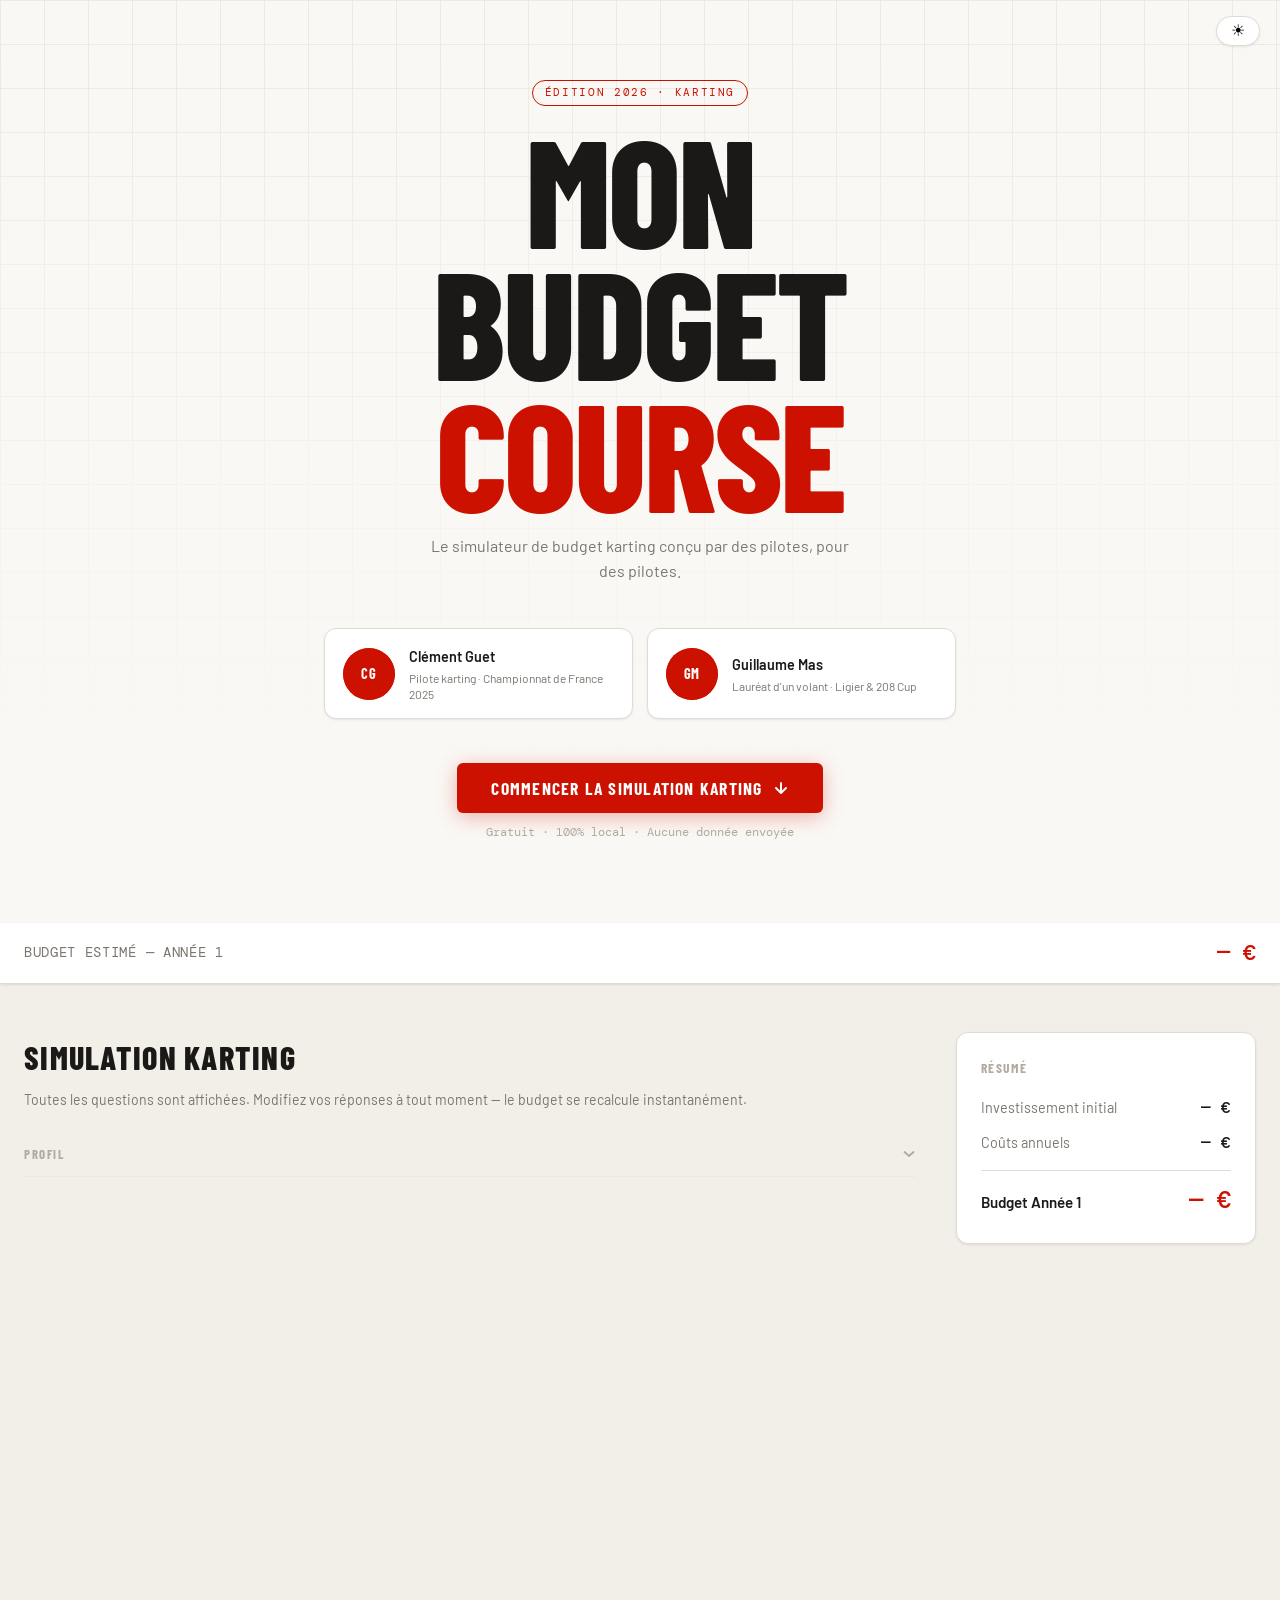
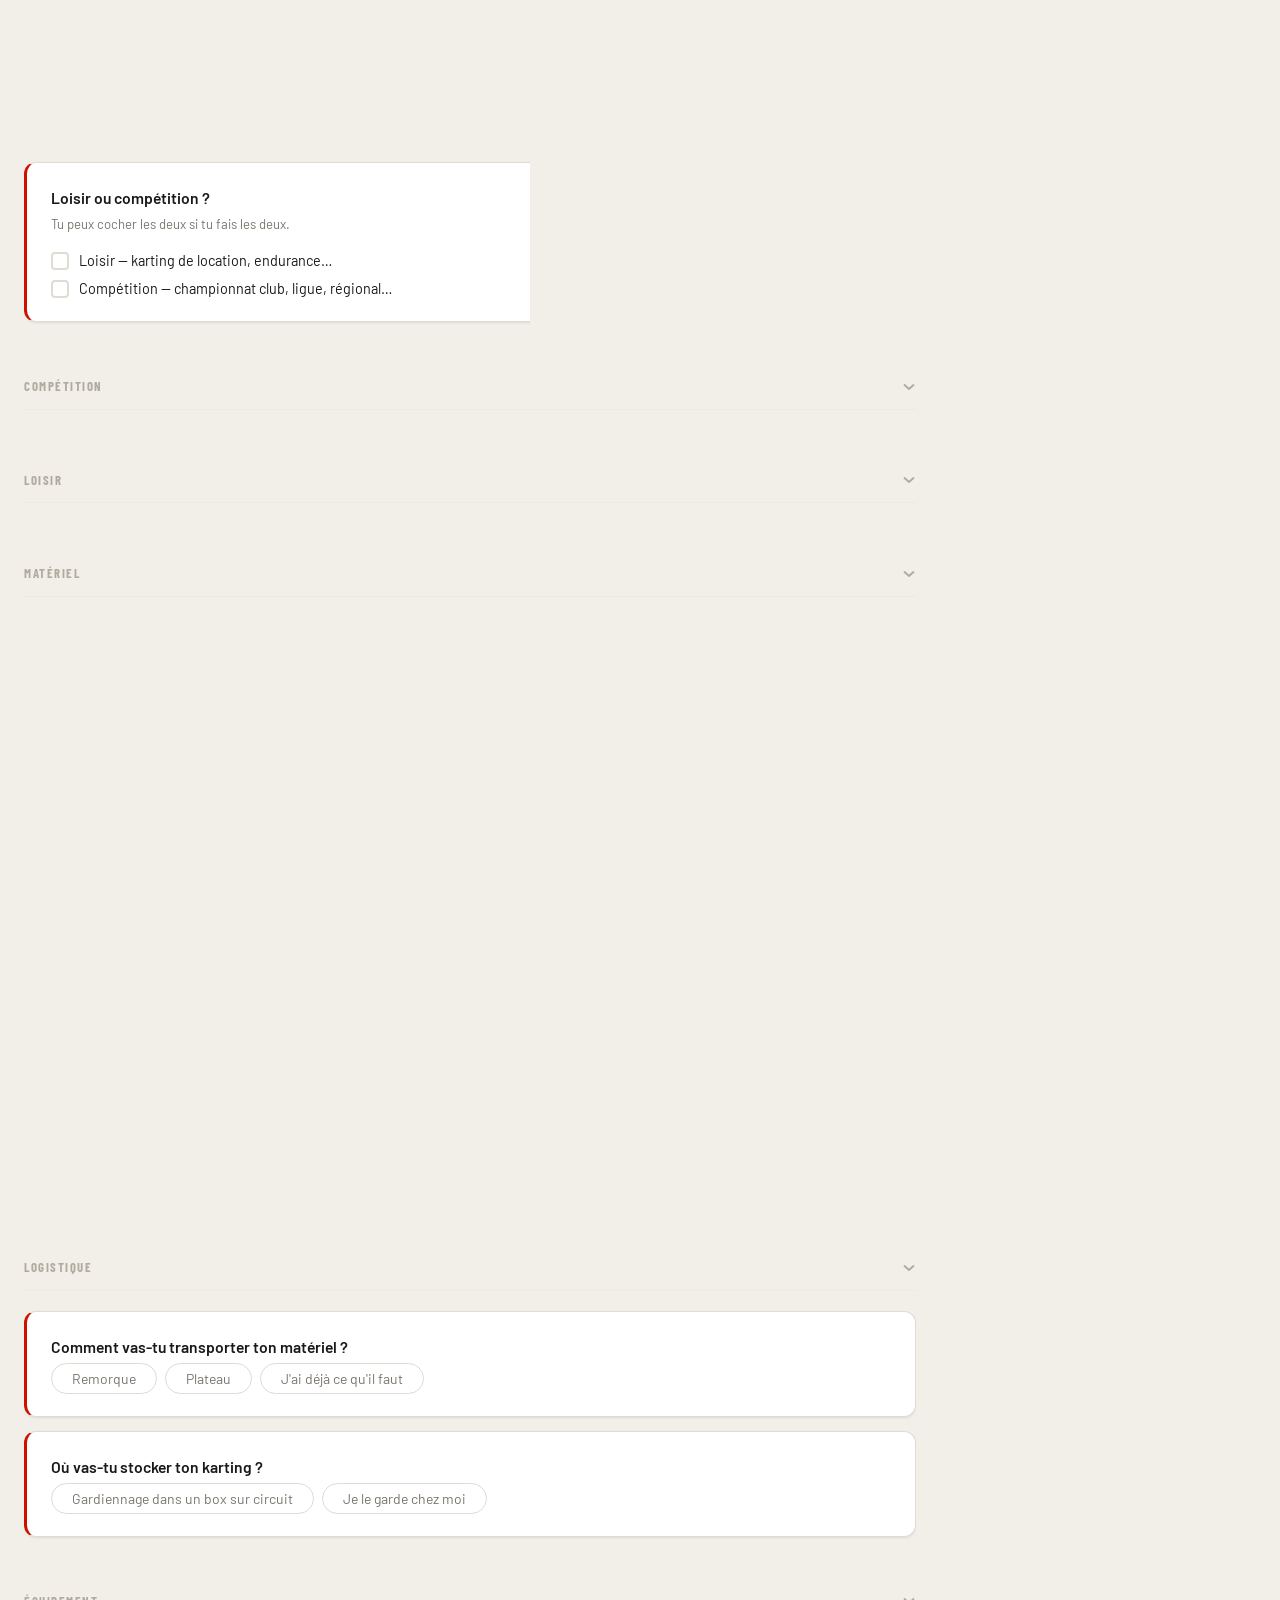
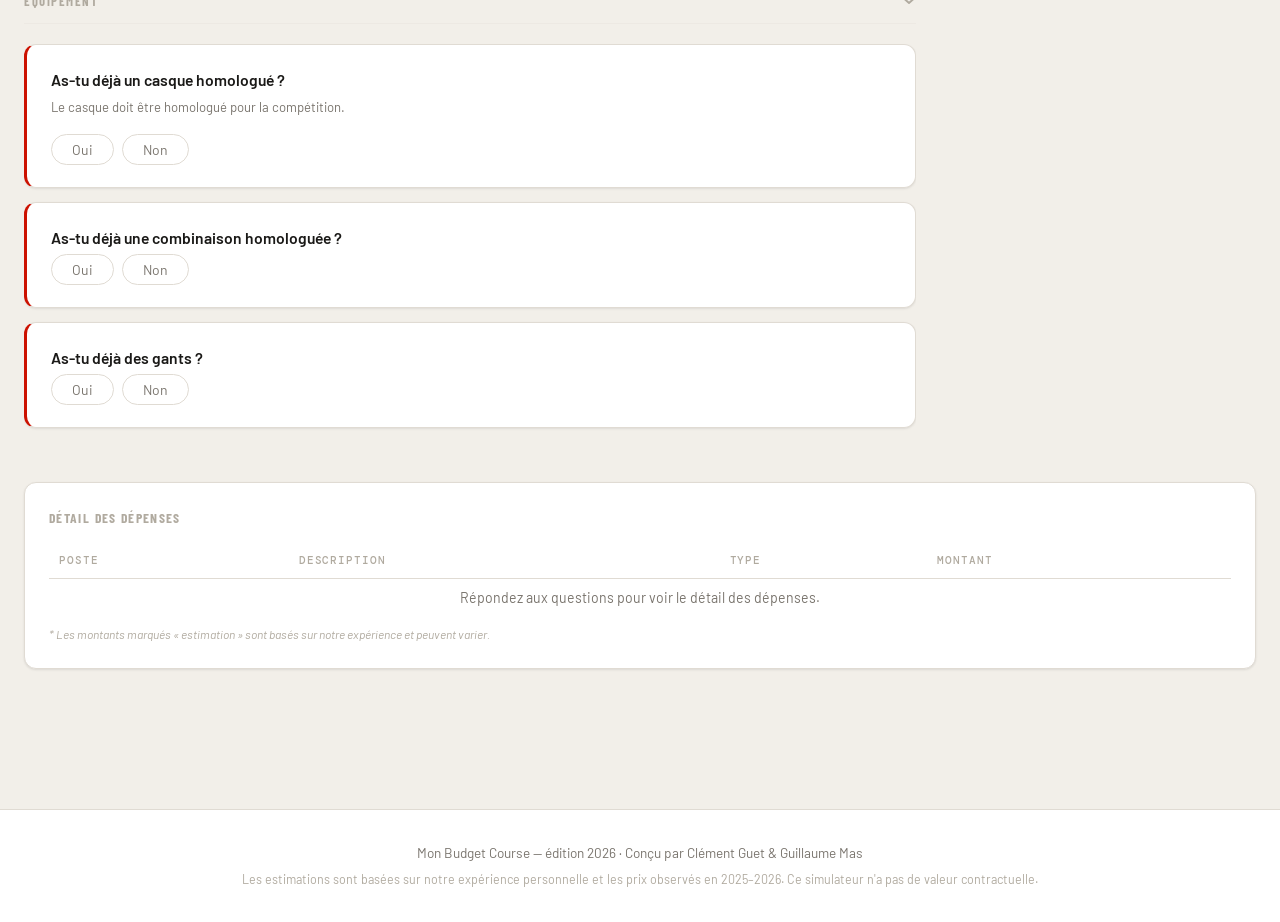
==== index.html @ ba6cd346 "initial commit" ====
<!DOCTYPE html>
<html lang="fr">
<head>
  <meta charset="UTF-8" />
  <meta name="viewport" content="width=device-width, initial-scale=1.0" />
  <title>Mon Budget Course — Simulateur karting</title>
  <meta name="description" content="Estimez votre budget karting compétition ou loisir. Un outil gratuit conçu par des pilotes." />
  <link rel="preconnect" href="https://fonts.googleapis.com" />
  <link rel="preconnect" href="https://fonts.gstatic.com" crossorigin />
  <link href="https://fonts.googleapis.com/css2?family=Barlow+Condensed:wght@600;700;800&family=Barlow:wght@400;500;600&family=DM+Mono:wght@400;500&display=swap" rel="stylesheet" />
  <link rel="stylesheet" href="style.css" />
  <!-- Données embarquées — aucun serveur requis -->
  <script src="data/data.js"></script>
</head>
<body>

  <!-- ═══════════════════════════════════════════════════════
       BOUTON DARK MODE
  ══════════════════════════════════════════════════════════ -->
  <button id="theme-toggle" aria-label="Basculer le thème sombre / clair" title="Thème sombre / clair">
    <span class="icon-sun">☀</span>
    <span class="icon-moon">☾</span>
  </button>

  <!-- ═══════════════════════════════════════════════════════
       SECTION 1 — LANDING
  ══════════════════════════════════════════════════════════ -->
  <section id="landing">

    <!-- Hero background image (place img/hero.jpg dans le dossier img/) -->
    <div class="landing-hero-bg">
      <img src="img/hero.jpg" alt="" onerror="this.parentElement.classList.add('no-img')" />
      <div class="landing-hero-overlay"></div>
    </div>

    <!-- Lignes de vitesse animées -->
    <div class="speed-lines" aria-hidden="true">
      <div class="sl sl-1"></div>
      <div class="sl sl-2"></div>
      <div class="sl sl-3"></div>
      <div class="sl sl-4"></div>
    </div>

    <div class="landing-content">

      <div class="landing-header">
        <span class="landing-tag">Édition 2026 · Karting</span>
        <h1>Mon Budget<br /><em>Course</em></h1>
        <p class="landing-subtitle">Le simulateur de budget karting conçu par des pilotes, pour des pilotes.</p>
      </div>

      <div class="landing-pilots">
        <div class="pilot-card">
          <div class="pilot-avatar">
            <img src="img/CG.jpg" alt="Clément Guet" onerror="this.style.display='none';this.nextElementSibling.style.display='flex'" />
            <div class="pilot-initial" style="display:none">CG</div>
          </div>
          <div class="pilot-info">
            <strong>Clément Guet</strong>
            <span>Pilote karting · Championnat de France 2025</span>
          </div>
        </div>
        <div class="pilot-card">
          <div class="pilot-avatar">
            <img src="img/GM.jpg" alt="Guillaume Mas" onerror="this.style.display='none';this.nextElementSibling.style.display='flex'" />
            <div class="pilot-initial" style="display:none">GM</div>
          </div>
          <div class="pilot-info">
            <strong>Guillaume Mas</strong>
            <span>Lauréat d'un volant · Ligier &amp; 208 Cup</span>
          </div>
        </div>
      </div>

      <div class="landing-cta">
        <button class="btn-primary" onclick="document.getElementById('simulator').scrollIntoView({behavior:'smooth'})">
          Commencer la simulation karting
          <svg width="16" height="16" viewBox="0 0 16 16" fill="none" aria-hidden="true">
            <path d="M8 3v10M3 8l5 5 5-5" stroke="currentColor" stroke-width="2" stroke-linecap="round" stroke-linejoin="round"/>
          </svg>
        </button>
        <p class="cta-note">Gratuit · 100% local · Aucune donnée envoyée</p>
      </div>

    </div>
  </section>

  <!-- ═══════════════════════════════════════════════════════
       SECTION 2 — SIMULATEUR
  ══════════════════════════════════════════════════════════ -->
  <section id="simulator">

    <!-- Barre sticky avec budget en direct -->
    <div id="budget-bar">
      <div class="budget-bar-inner">
        <span class="budget-bar-label">Budget estimé — Année 1</span>
        <span id="budget-bar-amount" class="budget-bar-amount">— €</span>
      </div>
    </div>

    <div class="simulator-layout">

      <!-- Colonne questions -->
      <div class="simulator-questions">
        <div class="sim-header">
          <h2>Simulation karting</h2>
          <p class="sim-hint">Toutes les questions sont affichées. Modifiez vos réponses à tout moment — le budget se recalcule instantanément.</p>
        </div>
        <div id="questions-panel">
          <!-- Questions générées par app.js -->
          <div class="questions-loading">Chargement des questions…</div>
        </div>
      </div>

      <!-- Colonne résultats -->
      <div class="simulator-results">

        <!-- Totaux -->
        <div id="totals-panel" class="results-section results-totals">
          <h3 class="results-title">Résumé</h3>
          <div class="totals-grid">
            <div class="total-row">
              <span class="total-row-label">Investissement initial</span>
              <span class="total-row-amount" id="total-invest">— €</span>
            </div>
            <div class="total-row">
              <span class="total-row-label">Coûts annuels</span>
              <span class="total-row-amount" id="total-annual">— €</span>
            </div>
            <div class="total-row total-row--grand">
              <span class="total-row-label">Budget Année 1</span>
              <span class="total-row-amount" id="total-grand">— €</span>
            </div>
          </div>
        </div>


      </div>
    </div>

    <!-- Tableau pleine largeur -->
    <div class="detail-fullwidth">
      <div class="detail-fullwidth-inner">
        <div id="detail-section" class="results-section">
          <h3 class="results-title">Détail des dépenses</h3>
          <div class="detail-table-wrapper">
            <table id="detail-table">
              <thead>
                <tr>
                  <th>Poste</th>
                  <th>Description</th>
                  <th class="col-type">Type</th>
                  <th class="col-amount">Montant</th>
                </tr>
              </thead>
              <tbody id="detail-tbody">
                <tr class="table-empty">
                  <td colspan="4">Répondez aux questions pour voir le détail des dépenses.</td>
                </tr>
              </tbody>
            </table>
          </div>
          <p class="table-note">* Les montants marqués « estimation » sont basés sur notre expérience et peuvent varier.</p>
        </div>
      </div>
    </div>

  </section>

  <!-- ═══════════════════════════════════════════════════════
       FOOTER
  ══════════════════════════════════════════════════════════ -->
  <footer id="site-footer">
    <p>Mon Budget Course — édition 2026 · Conçu par Clément Guet &amp; Guillaume Mas</p>
    <p class="footer-note">Les estimations sont basées sur notre expérience personnelle et les prix observés en 2025–2026. Ce simulateur n'a pas de valeur contractuelle.</p>
  </footer>

  <!-- Tooltip global -->
  <div id="tooltip" hidden role="tooltip"></div>

  <script src="app.js"></script>
</body>
</html>
---- style.css ----
/* ============================================================
   Mon Budget Course — style.css
   Thème clair par défaut + toggle dark via body.dark
   Polices : Barlow Condensed (titres) · Barlow (corps) · DM Mono (chiffres)
   ============================================================ */

/* ── Variables ─────────────────────────────────────────────── */
:root {
  --bg:           #FAF8F4;
  --bg-alt:       #F2EFE9;
  --surface:      #FFFFFF;
  --surface-2:    #F7F4F0;
  --border:       #E0DBD3;
  --border-light: #EDE9E3;

  --accent:       #CC1100;
  --accent-dim:   #991000;
  --accent-light: #FFF0EE;

  --text:         #1A1917;
  --text-muted:   #7A756E;
  --text-faint:   #B0AA9F;

  --font-display: 'Barlow Condensed', sans-serif;
  --font-body:    'Barlow', sans-serif;
  --font-mono:    'DM Mono', monospace;

  --radius:       6px;
  --radius-lg:    12px;
  --shadow-sm:    0 1px 3px rgba(0,0,0,.06), 0 1px 2px rgba(0,0,0,.04);
  --shadow-md:    0 4px 16px rgba(0,0,0,.08);

  --transition:   220ms cubic-bezier(0.4, 0, 0.2, 1);
}

body.dark {
  --bg:           #0F0F0E;
  --bg-alt:       #171714;
  --surface:      #1C1B18;
  --surface-2:    #242320;
  --border:       #2E2C28;
  --border-light: #262420;

  --accent:       #E8230F;
  --accent-dim:   #CC1100;
  --accent-light: #2A0B08;

  --text:         #F0ECE4;
  --text-muted:   #908A80;
  --text-faint:   #504C46;

  --shadow-sm:    0 1px 3px rgba(0,0,0,.3);
  --shadow-md:    0 4px 20px rgba(0,0,0,.4);
}

/* ── Reset & base ───────────────────────────────────────────── */
*, *::before, *::after {
  box-sizing: border-box;
  margin: 0;
  padding: 0;
}

html {
  scroll-behavior: smooth;
  font-size: 16px;
}

body {
  font-family: var(--font-body);
  background: var(--bg);
  color: var(--text);
  line-height: 1.6;
  transition: background var(--transition), color var(--transition);
  -webkit-font-smoothing: antialiased;
}

/* ── Theme toggle ───────────────────────────────────────────── */
#theme-toggle {
  position: fixed;
  top: 16px;
  right: 20px;
  z-index: 200;
  background: var(--surface);
  border: 1px solid var(--border);
  border-radius: 99px;
  padding: 6px 14px;
  cursor: pointer;
  font-size: 16px;
  line-height: 1;
  box-shadow: var(--shadow-sm);
  transition: background var(--transition), border-color var(--transition), box-shadow var(--transition);
  display: flex;
  align-items: center;
  gap: 4px;
}

#theme-toggle:hover {
  box-shadow: var(--shadow-md);
}

body:not(.dark) .icon-moon,
body.dark .icon-sun {
  display: none;
}

/* ═══════════════════════════════════════════════════════════
   LANDING
═══════════════════════════════════════════════════════════ */
#landing {
  position: relative;
  min-height: 100vh;
  display: flex;
  align-items: center;
  justify-content: center;
  overflow: hidden;
  background: var(--bg);
}

/* ── Hero bg ──────────────────────────────────────────────── */
.landing-hero-bg {
  position: absolute;
  inset: 0;
  overflow: hidden;
}

.landing-hero-bg img {
  width: 100%;
  height: 100%;
  object-fit: cover;
  opacity: 0.16;
  filter: saturate(0.5);
}

body.dark .landing-hero-bg img {
  opacity: 0.28;
  filter: saturate(0.4) brightness(0.7);
}

.landing-hero-bg.no-img img { display: none; }

.landing-hero-bg.no-img::before {
  content: '';
  position: absolute;
  inset: 0;
  background-image:
    linear-gradient(var(--border) 1px, transparent 1px),
    linear-gradient(90deg, var(--border) 1px, transparent 1px);
  background-size: 44px 44px;
  opacity: 0.5;
}

.landing-hero-overlay {
  position: absolute;
  inset: 0;
  background: linear-gradient(to bottom, transparent 0%, var(--bg) 82%);
}

/* ── Speed lines ──────────────────────────────────────────── */
.speed-lines {
  position: absolute;
  inset: 0;
  pointer-events: none;
  overflow: hidden;
}

.sl {
  position: absolute;
  height: 1.5px;
  background: linear-gradient(90deg, transparent, var(--accent), transparent);
  border-radius: 1px;
  opacity: 0;
  animation: speedLine var(--sl-dur, 2.2s) var(--sl-delay, 0s) ease-in-out infinite;
}

.sl-1 { top: 20%; width: 100px; --sl-dur: 2.2s; --sl-delay: 0s;    left: 0; }
.sl-2 { top: 37%; width: 160px; --sl-dur: 1.9s; --sl-delay: 0.65s; left: 0; }
.sl-3 { top: 63%; width: 80px;  --sl-dur: 2.6s; --sl-delay: 1.2s;  left: 0; }
.sl-4 { top: 80%; width: 130px; --sl-dur: 2.0s; --sl-delay: 0.35s; left: 0; }

@keyframes speedLine {
  0%   { transform: translateX(-180px); opacity: 0; }
  12%  { opacity: 0.28; }
  75%  { opacity: 0.08; }
  100% { transform: translateX(110vw);  opacity: 0; }
}

/* ── Landing content ──────────────────────────────────────── */
.landing-content {
  position: relative;
  z-index: 1;
  display: flex;
  flex-direction: column;
  align-items: center;
  gap: 44px;
  padding: 80px 24px;
  max-width: 680px;
  width: 100%;
  text-align: center;
}

/* ── Header landing ───────────────────────────────────────── */
.landing-header {
  display: flex;
  flex-direction: column;
  align-items: center;
  gap: 16px;
  animation: fadeUp 0.6s ease both;
}

.landing-tag {
  display: inline-block;
  font-family: var(--font-mono);
  font-size: 11px;
  text-transform: uppercase;
  letter-spacing: 0.15em;
  color: var(--accent);
  border: 1px solid var(--accent);
  border-radius: 99px;
  padding: 3px 12px;
}

.landing-header h1 {
  font-family: var(--font-display);
  font-size: clamp(4rem, 12vw, 9.5rem);
  font-weight: 800;
  line-height: 0.87;
  letter-spacing: -0.02em;
  color: var(--text);
  text-transform: uppercase;
}

.landing-header h1 em {
  font-style: normal;
  color: var(--accent);
  display: block;
}

.landing-subtitle {
  font-size: 1rem;
  color: var(--text-muted);
  max-width: 420px;
  line-height: 1.55;
}

/* ── Pilot cards ──────────────────────────────────────────── */
.landing-pilots {
  display: grid;
  grid-template-columns: repeat(2, 1fr);
  gap: 14px;
  width: 100%;
  animation: fadeUp 0.6s 0.12s ease both;
}

.pilot-card {
  background: var(--surface);
  border: 1px solid var(--border);
  border-radius: var(--radius-lg);
  padding: 16px 18px;
  display: flex;
  align-items: center;
  gap: 14px;
  box-shadow: var(--shadow-sm);
  text-align: left;
  transition: background var(--transition), border-color var(--transition),
              transform var(--transition), box-shadow var(--transition);
}

.pilot-card:hover {
  transform: translateY(-2px);
  box-shadow: var(--shadow-md);
}

.pilot-avatar {
  width: 52px;
  height: 52px;
  border-radius: 50%;
  overflow: hidden;
  flex-shrink: 0;
  position: relative;
  background: var(--accent);
}

.pilot-avatar img {
  width: 100%;
  height: 100%;
  object-fit: cover;
  display: block;
  border-radius: 50%;
}

.pilot-initial {
  position: absolute;
  inset: 0;
  display: flex;
  align-items: center;
  justify-content: center;
  color: #fff;
  font-family: var(--font-display);
  font-weight: 700;
  font-size: 0.9rem;
  letter-spacing: 0.05em;
  background: var(--accent);
  border-radius: 50%;
}

.pilot-info {
  display: flex;
  flex-direction: column;
  gap: 2px;
}

.pilot-info strong {
  font-size: 0.9rem;
  font-weight: 600;
  color: var(--text);
}

.pilot-info span {
  font-size: 0.75rem;
  color: var(--text-muted);
  line-height: 1.35;
}

/* ── CTA ──────────────────────────────────────────────────── */
.landing-cta {
  display: flex;
  flex-direction: column;
  align-items: center;
  gap: 10px;
  animation: fadeUp 0.6s 0.22s ease both;
}

.btn-primary {
  display: inline-flex;
  align-items: center;
  gap: 10px;
  background: var(--accent);
  color: #fff;
  font-family: var(--font-display);
  font-size: 1.1rem;
  font-weight: 700;
  text-transform: uppercase;
  letter-spacing: 0.07em;
  border: none;
  border-radius: var(--radius);
  padding: 14px 34px;
  cursor: pointer;
  transition: background var(--transition), transform var(--transition), box-shadow var(--transition);
  box-shadow: 0 4px 20px rgba(204, 17, 0, 0.3);
}

.btn-primary:hover {
  background: var(--accent-dim);
  transform: translateY(-2px);
  box-shadow: 0 8px 28px rgba(204, 17, 0, 0.38);
}

.btn-primary:active {
  transform: translateY(0);
}

.cta-note {
  font-size: 0.78rem;
  color: var(--text-faint);
  font-family: var(--font-mono);
}

/* ═══════════════════════════════════════════════════════════
   SIMULATEUR
═══════════════════════════════════════════════════════════ */
#simulator {
  background: var(--bg-alt);
  min-height: 100vh;
  padding-bottom: 80px;
  transition: background var(--transition);
}

/* ── Sticky budget bar ──────────────────────────────────────── */
#budget-bar {
  position: sticky;
  top: 0;
  z-index: 100;
  background: var(--surface);
  border-bottom: 1px solid var(--border);
  box-shadow: var(--shadow-sm);
  transition: background var(--transition), border-color var(--transition);
}

.budget-bar-inner {
  max-width: 1300px;
  margin: 0 auto;
  padding: 12px 24px;
  display: flex;
  align-items: center;
  justify-content: space-between;
}

.budget-bar-label {
  font-size: 0.85rem;
  color: var(--text-muted);
  font-family: var(--font-mono);
  text-transform: uppercase;
  letter-spacing: 0.05em;
}

.budget-bar-amount {
  font-family: var(--font-mono);
  font-size: 1.4rem;
  font-weight: 500;
  color: var(--accent);
  transition: color var(--transition);
}

/* ── Layout simulateur ──────────────────────────────────────── */
.simulator-layout {
  max-width: 1300px;
  margin: 0 auto;
  padding: 48px 24px 0;
  display: grid;
  grid-template-columns: 1fr 300px;
  gap: 40px;
  align-items: start;
}

/* ── En-tête simulateur ─────────────────────────────────────── */
.sim-header {
  margin-bottom: 32px;
}

.sim-header h2 {
  font-family: var(--font-display);
  font-size: 2rem;
  font-weight: 800;
  text-transform: uppercase;
  letter-spacing: 0.04em;
  color: var(--text);
}

.sim-hint {
  font-size: 0.88rem;
  color: var(--text-muted);
  margin-top: 6px;
}

/* ── Groupes de questions ───────────────────────────────────── */
.question-group {
  margin-bottom: 40px;
}

.question-group-title {
  font-family: var(--font-display);
  font-size: 0.8rem;
  font-weight: 700;
  text-transform: uppercase;
  letter-spacing: 0.12em;
  color: var(--text-faint);
  padding-bottom: 12px;
  border-bottom: 1px solid var(--border-light);
  margin-bottom: 20px;
  cursor: pointer;
  user-select: none;
  display: flex;
  align-items: center;
  justify-content: space-between;
  gap: 8px;
}

/* ── Carte question ─────────────────────────────────────────── */
.question-card {
  background: var(--surface);
  border: 1px solid var(--border);
  border-left: 3px solid var(--accent);
  border-radius: var(--radius-lg);
  padding: 22px 24px;
  margin-bottom: 14px;
  box-shadow: var(--shadow-sm);
  overflow: hidden;
  transition:
    background var(--transition),
    border-color var(--transition),
    box-shadow var(--transition),
    opacity var(--transition),
    max-height 0.35s ease,
    margin-bottom 0.35s ease,
    padding 0.35s ease;
}

.question-card.hidden {
  max-height: 0 !important;
  opacity: 0;
  padding-top: 0;
  padding-bottom: 0;
  margin-bottom: 0;
  border-width: 0;
  pointer-events: none;
}

.question-label {
  font-weight: 600;
  font-size: 0.98rem;
  color: var(--text);
  margin-bottom: 4px;
}

.question-hint {
  font-size: 0.82rem;
  color: var(--text-muted);
  margin-bottom: 16px;
}

/* ── Radio / Checkbox options ───────────────────────────────── */
.options-list {
  display: flex;
  flex-direction: column;
  gap: 8px;
}

.option-item {
  display: flex;
  align-items: center;
  gap: 10px;
}

.option-item input[type="radio"],
.option-item input[type="checkbox"] {
  appearance: none;
  -webkit-appearance: none;
  width: 18px;
  height: 18px;
  border: 2px solid var(--border);
  border-radius: 50%;
  flex-shrink: 0;
  cursor: pointer;
  transition: border-color var(--transition), background var(--transition);
  position: relative;
}

.option-item input[type="checkbox"] {
  border-radius: 4px;
}

.option-item input[type="radio"]:checked,
.option-item input[type="checkbox"]:checked {
  border-color: var(--accent);
  background: var(--accent);
}

.option-item input[type="radio"]:checked::after {
  content: '';
  display: block;
  width: 6px;
  height: 6px;
  border-radius: 50%;
  background: #fff;
  position: absolute;
  top: 50%;
  left: 50%;
  transform: translate(-50%, -50%);
}

.option-item input[type="checkbox"]:checked::after {
  content: '✓';
  display: block;
  color: #fff;
  font-size: 11px;
  font-weight: 700;
  position: absolute;
  top: 50%;
  left: 50%;
  transform: translate(-50%, -50%);
  line-height: 1;
}

.option-item label {
  font-size: 0.9rem;
  color: var(--text);
  cursor: pointer;
  line-height: 1.4;
}

/* ── Number input ───────────────────────────────────────────── */
.number-input-wrapper {
  display: flex;
  align-items: center;
  gap: 12px;
}

.number-input-wrapper input[type="number"] {
  width: 100px;
  font-family: var(--font-mono);
  font-size: 1.1rem;
  font-weight: 500;
  background: var(--bg-alt);
  border: 1px solid var(--border);
  border-radius: var(--radius);
  padding: 8px 14px;
  color: var(--text);
  transition: border-color var(--transition), background var(--transition);
  -moz-appearance: textfield;
}

.number-input-wrapper input[type="number"]::-webkit-inner-spin-button,
.number-input-wrapper input[type="number"]::-webkit-outer-spin-button {
  opacity: 0;
}

.number-input-wrapper input[type="number"]:focus {
  outline: none;
  border-color: var(--accent);
}

.number-stepper {
  display: flex;
  gap: 4px;
}

.number-stepper button {
  width: 32px;
  height: 32px;
  border: 1px solid var(--border);
  border-radius: var(--radius);
  background: var(--surface);
  color: var(--text);
  font-size: 1rem;
  cursor: pointer;
  transition: background var(--transition), border-color var(--transition);
  display: flex;
  align-items: center;
  justify-content: center;
}

.number-stepper button:hover {
  background: var(--accent-light);
  border-color: var(--accent);
  color: var(--accent);
}

/* ── Select ─────────────────────────────────────────────────── */
.question-select {
  width: 100%;
  max-width: 320px;
  font-family: var(--font-body);
  font-size: 0.9rem;
  background: var(--bg-alt);
  border: 1px solid var(--border);
  border-radius: var(--radius);
  padding: 9px 14px;
  color: var(--text);
  cursor: pointer;
  transition: border-color var(--transition), background var(--transition);
  appearance: none;
  -webkit-appearance: none;
  background-image: url("data:image/svg+xml,%3Csvg xmlns='http://www.w3.org/2000/svg' width='12' height='8' viewBox='0 0 12 8'%3E%3Cpath d='M1 1l5 5 5-5' stroke='%237A756E' stroke-width='1.5' fill='none' stroke-linecap='round'/%3E%3C/svg%3E");
  background-repeat: no-repeat;
  background-position: right 12px center;
  padding-right: 32px;
}

.question-select:focus {
  outline: none;
  border-color: var(--accent);
}

/* ── Endurance input ────────────────────────────────────────── */
.endurance-grid {
  display: flex;
  flex-direction: column;
  gap: 10px;
}

.endurance-row {
  display: flex;
  align-items: center;
  gap: 12px;
}

.endurance-row label {
  font-family: var(--font-mono);
  font-size: 0.82rem;
  width: 36px;
  color: var(--text-muted);
  font-weight: 500;
}

.endurance-row input[type="number"] {
  width: 80px;
  font-family: var(--font-mono);
  font-size: 0.95rem;
  background: var(--bg-alt);
  border: 1px solid var(--border);
  border-radius: var(--radius);
  padding: 7px 12px;
  color: var(--text);
  transition: border-color var(--transition), background var(--transition);
  -moz-appearance: textfield;
}

.endurance-row input[type="number"]::-webkit-inner-spin-button,
.endurance-row input[type="number"]::-webkit-outer-spin-button {
  opacity: 0;
}

.endurance-row input[type="number"]:focus {
  outline: none;
  border-color: var(--accent);
}

.endurance-row span {
  font-size: 0.82rem;
  color: var(--text-faint);
}

/* Loading state */
.questions-loading {
  padding: 40px;
  text-align: center;
  color: var(--text-muted);
  font-size: 0.9rem;
  font-family: var(--font-mono);
}

/* ═══════════════════════════════════════════════════════════
   RÉSULTATS (colonne droite)
═══════════════════════════════════════════════════════════ */
.simulator-results {
  position: sticky;
  top: 60px;
  display: flex;
  flex-direction: column;
  gap: 20px;
  align-self: start;
}

.results-section {
  background: var(--surface);
  border: 1px solid var(--border);
  border-radius: var(--radius-lg);
  padding: 24px;
  box-shadow: var(--shadow-sm);
  transition: background var(--transition), border-color var(--transition);
}

.results-title {
  font-family: var(--font-display);
  font-size: 0.85rem;
  font-weight: 700;
  text-transform: uppercase;
  letter-spacing: 0.1em;
  color: var(--text-faint);
  margin-bottom: 16px;
}

/* ── Totaux ─────────────────────────────────────────────────── */
.totals-grid {
  display: flex;
  flex-direction: column;
  gap: 10px;
}

.total-row {
  display: flex;
  align-items: baseline;
  justify-content: space-between;
  gap: 16px;
}

.total-row-label {
  font-size: 0.9rem;
  color: var(--text-muted);
}

.total-row-amount {
  font-family: var(--font-mono);
  font-size: 1rem;
  font-weight: 500;
  color: var(--text);
  white-space: nowrap;
}

.total-row--grand {
  border-top: 1px solid var(--border);
  padding-top: 10px;
  margin-top: 4px;
}

.total-row--grand .total-row-label {
  font-weight: 600;
  color: var(--text);
  font-size: 0.95rem;
}

.total-row--grand .total-row-amount {
  font-size: 1.5rem;
  color: var(--accent);
}

/* ── Tableau détaillé ───────────────────────────────────────── */
.detail-table-wrapper {
  overflow-x: auto;
  border-radius: var(--radius);
  margin-bottom: 8px;
}

#detail-table {
  width: 100%;
  border-collapse: collapse;
  font-size: 0.82rem;
}

#detail-table thead th {
  font-family: var(--font-mono);
  font-size: 0.7rem;
  font-weight: 500;
  text-transform: uppercase;
  letter-spacing: 0.08em;
  color: var(--text-faint);
  text-align: left;
  padding: 8px 10px;
  border-bottom: 1px solid var(--border);
  white-space: nowrap;
}

#detail-table td {
  padding: 9px 10px;
  vertical-align: top;
  border-bottom: 1px solid var(--border-light);
  line-height: 1.4;
}

#detail-table tbody tr:last-child td {
  border-bottom: none;
}

#detail-table tbody tr:hover td {
  background: var(--bg-alt);
}

#detail-table tbody tr:nth-child(even) td {
  background: var(--surface-2);
}

#detail-table tbody tr:nth-child(even):hover td {
  background: var(--bg-alt);
}

.col-type {
  white-space: nowrap;
}

.col-amount {
  text-align: right;
  white-space: nowrap;
  font-family: var(--font-mono);
  font-size: 0.85rem;
  font-weight: 500;
}

.td-category {
  color: var(--text-muted);
  font-size: 0.78rem;
  white-space: nowrap;
}

.td-desc {
  color: var(--text);
}

.td-type-badge {
  display: inline-block;
  font-family: var(--font-mono);
  font-size: 0.68rem;
  text-transform: uppercase;
  letter-spacing: 0.08em;
  padding: 2px 7px;
  border-radius: 99px;
  background: var(--bg-alt);
  color: var(--text-muted);
  border: 1px solid var(--border-light);
  white-space: nowrap;
}

.td-type-badge.badge-invest {
  background: var(--accent-light);
  color: var(--accent);
  border-color: transparent;
}

.td-amount {
  color: var(--text);
}

/* Séparateur de section dans le tableau */
#detail-table tr.section-header td {
  background: var(--bg-alt);
  font-family: var(--font-display);
  font-size: 0.72rem;
  font-weight: 700;
  text-transform: uppercase;
  letter-spacing: 0.1em;
  color: var(--text-faint);
  padding: 10px 10px 6px;
  border-bottom: 1px solid var(--border);
}

.table-empty td {
  text-align: center;
  color: var(--text-muted);
  padding: 32px 16px;
  font-size: 0.88rem;
}

.table-note {
  font-size: 0.75rem;
  color: var(--text-faint);
  font-style: italic;
}

/* ── Total dans le tableau ──────────────────────────────────── */
#detail-table tr.row-grand-total td {
  border-top: 2px solid var(--border);
  font-weight: 600;
  font-size: 0.9rem;
  background: var(--surface) !important;
}

#detail-table tr.row-grand-total .td-amount {
  font-family: var(--font-mono);
  color: var(--accent);
  font-size: 1rem;
}

/* ═══════════════════════════════════════════════════════════
   DÉTAIL PLEINE LARGEUR
═══════════════════════════════════════════════════════════ */
.detail-fullwidth {
  background: var(--bg-alt);
  transition: background var(--transition);
}

.detail-fullwidth-inner {
  max-width: 1300px;
  margin: 0 auto;
  padding: 0 24px 60px;
}

/* ═══════════════════════════════════════════════════════════
   PILLS — options inline compactes (Oui / Non / courts)
═══════════════════════════════════════════════════════════ */
.options-inline {
  display: flex;
  gap: 8px;
  flex-wrap: wrap;
}

.option-toggle {
  padding: 6px 20px;
  border: 1.5px solid var(--border);
  border-radius: 99px;
  background: transparent;
  color: var(--text-muted);
  font-family: var(--font-body);
  font-size: 0.875rem;
  cursor: pointer;
  transition: border-color var(--transition), color var(--transition), background var(--transition);
  white-space: nowrap;
}

.option-toggle:hover {
  border-color: var(--accent);
  color: var(--accent);
}

.option-toggle.selected {
  background: var(--accent);
  border-color: var(--accent);
  color: #fff;
  font-weight: 600;
}

/* ═══════════════════════════════════════════════════════════
   SECTIONS REPLIABLES
═══════════════════════════════════════════════════════════ */
.question-group-title {
  cursor: pointer;
  user-select: none;
  display: flex;
  align-items: center;
  justify-content: space-between;
  gap: 8px;
}

.group-chevron {
  flex-shrink: 0;
  transition: transform 0.3s ease;
  color: var(--text-faint);
}

.question-group.collapsed .group-chevron {
  transform: rotate(-90deg);
}

.question-group-body {
  overflow: hidden;
  max-height: 9999px;
  transition: max-height 0.4s ease;
}

.question-group.collapsed .question-group-body {
  max-height: 0;
}

/* ═══════════════════════════════════════════════════════════
   ANIMATIONS RACING
═══════════════════════════════════════════════════════════ */
@keyframes cardSlideIn {
  from {
    opacity: 0;
    transform: translateX(-14px);
  }
  to {
    opacity: 1;
    transform: translateX(0);
  }
}

.question-card {
  animation: cardSlideIn 0.45s ease both;
  animation-delay: calc(var(--card-index, 0) * 45ms);
}

.question-card:not(.hidden):hover {
  transform: translateX(4px);
  box-shadow: var(--shadow-md);
}

@keyframes pulseBudget {
  0%, 100% { transform: scale(1); }
  40%       { transform: scale(1.07); color: var(--accent-dim); }
}

.budget-bar-amount.pulse {
  animation: pulseBudget 0.35s ease;
}

/* ═══════════════════════════════════════════════════════════
   TOOLTIP PRODUIT
═══════════════════════════════════════════════════════════ */
#tooltip {
  position: fixed;
  z-index: 500;
  background: var(--text);
  color: var(--surface);
  font-family: var(--font-mono);
  font-size: 0.72rem;
  padding: 5px 10px;
  border-radius: var(--radius);
  max-width: 360px;
  white-space: nowrap;
  overflow: hidden;
  text-overflow: ellipsis;
  box-shadow: var(--shadow-md);
  pointer-events: none;
  transition: opacity 0.1s;
}

#tooltip[hidden] {
  display: none;
}

/* ═══════════════════════════════════════════════════════════
   FOOTER
═══════════════════════════════════════════════════════════ */
#site-footer {
  border-top: 1px solid var(--border);
  padding: 32px 24px;
  text-align: center;
  display: flex;
  flex-direction: column;
  gap: 6px;
  background: var(--surface);
  transition: background var(--transition), border-color var(--transition);
}

#site-footer p {
  font-size: 0.85rem;
  color: var(--text-muted);
}

.footer-note {
  font-size: 0.78rem !important;
  color: var(--text-faint) !important;
}

/* ═══════════════════════════════════════════════════════════
   ANIMATIONS
═══════════════════════════════════════════════════════════ */
@keyframes fadeUp {
  from {
    opacity: 0;
    transform: translateY(20px);
  }
  to {
    opacity: 1;
    transform: translateY(0);
  }
}

/* ═══════════════════════════════════════════════════════════
   RESPONSIVE
═══════════════════════════════════════════════════════════ */
@media (max-width: 1024px) {
  .simulator-layout {
    grid-template-columns: 1fr;
  }

  .simulator-results {
    position: static;
    order: -1;
  }
}

@media (max-width: 640px) {
  #landing {
    padding: 80px 16px 60px;
    gap: 40px;
  }

  .landing-pilots {
    grid-template-columns: 1fr;
    max-width: 100%;
  }

  .simulator-layout {
    padding: 24px 16px 0;
  }

  .budget-bar-inner {
    padding: 10px 16px;
  }

  .budget-bar-amount {
    font-size: 1.1rem;
  }

  .results-section {
    padding: 18px 16px;
  }
}
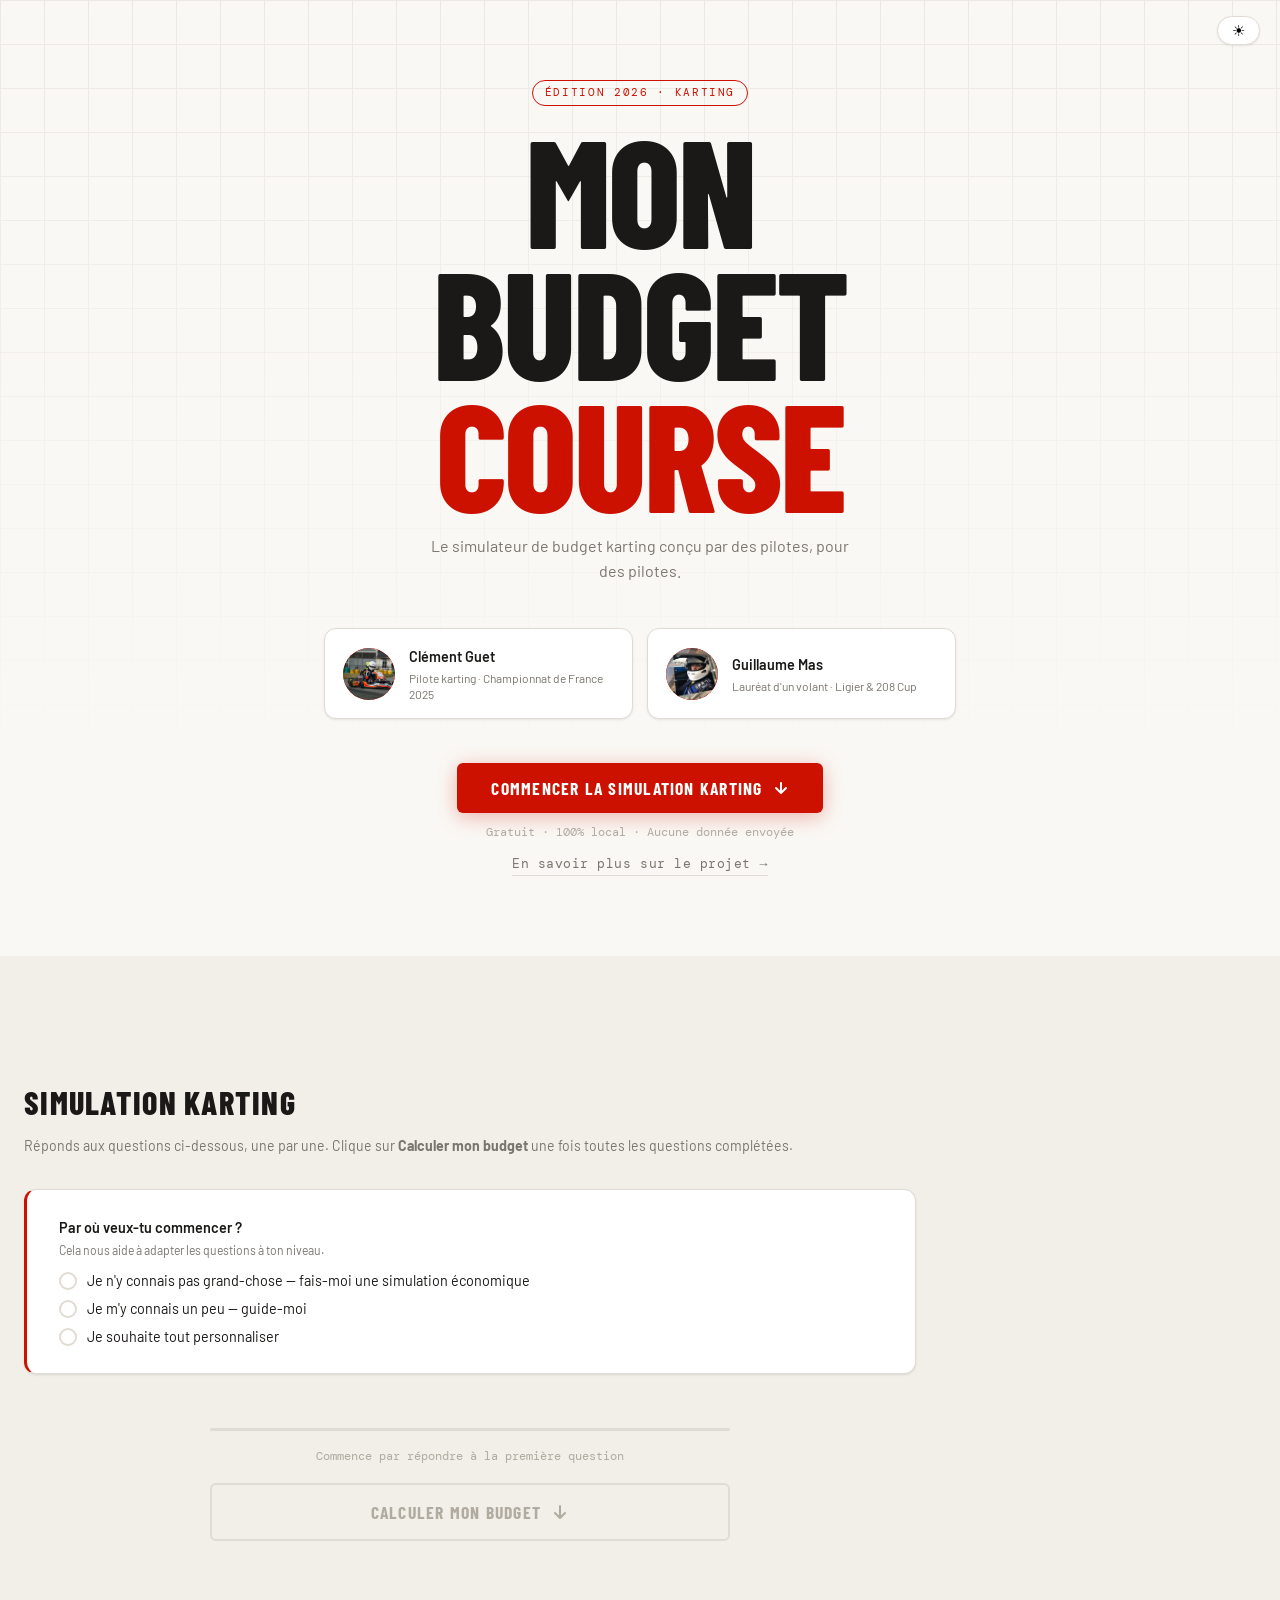
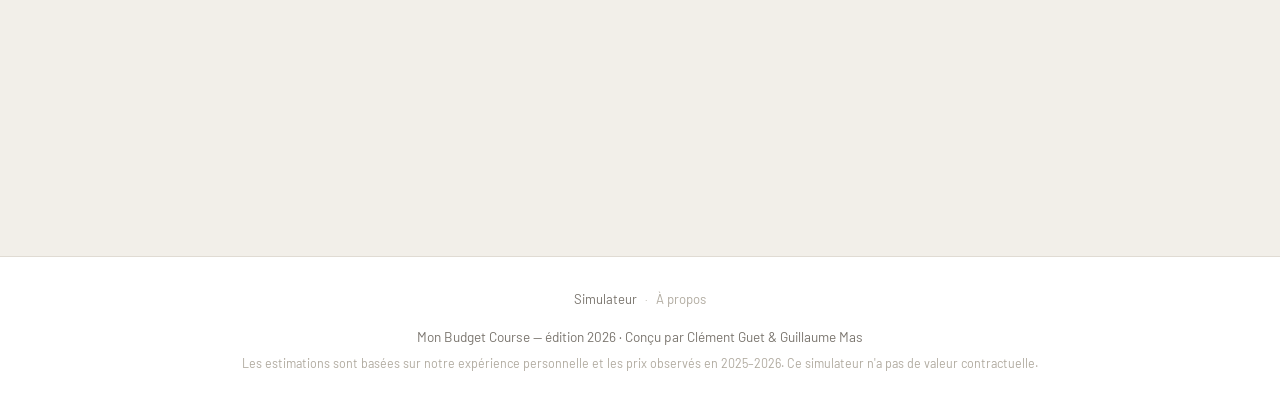
==== commit cacb4a4f: "feat: Add frontend design skill and about page for Mon Budget Course - Introduced a new skill for cr" ====
--- a/index.html
+++ b/index.html
@@ -52,7 +52,7 @@
       <div class="landing-pilots">
         <div class="pilot-card">
           <div class="pilot-avatar">
-            <img src="img/CG.jpg" alt="Clément Guet" onerror="this.style.display='none';this.nextElementSibling.style.display='flex'" />
+            <img src="img/cg.jpg" alt="Clément Guet" onerror="this.style.display='none';this.nextElementSibling.style.display='flex'" />
             <div class="pilot-initial" style="display:none">CG</div>
           </div>
           <div class="pilot-info">
@@ -62,7 +62,7 @@
         </div>
         <div class="pilot-card">
           <div class="pilot-avatar">
-            <img src="img/GM.jpg" alt="Guillaume Mas" onerror="this.style.display='none';this.nextElementSibling.style.display='flex'" />
+            <img src="img/gm.jpg" alt="Guillaume Mas" onerror="this.style.display='none';this.nextElementSibling.style.display='flex'" />
             <div class="pilot-initial" style="display:none">GM</div>
           </div>
           <div class="pilot-info">
@@ -80,6 +80,7 @@
           </svg>
         </button>
         <p class="cta-note">Gratuit · 100% local · Aucune donnée envoyée</p>
+        <a href="about.html" class="cta-about-link">En savoir plus sur le projet →</a>
       </div>
 
     </div>
@@ -90,11 +91,24 @@
   ══════════════════════════════════════════════════════════ -->
   <section id="simulator">
 
+    <!-- Lignes de vitesse décoratives -->
+    <div class="speed-lines sim-speed-lines" aria-hidden="true">
+      <div class="sl sl-5"></div>
+      <div class="sl sl-6"></div>
+      <div class="sl sl-7"></div>
+    </div>
+
     <!-- Barre sticky avec budget en direct -->
-    <div id="budget-bar">
+    <div id="budget-bar" class="budget-bar--pending">
       <div class="budget-bar-inner">
-        <span class="budget-bar-label">Budget estimé — Année 1</span>
-        <span id="budget-bar-amount" class="budget-bar-amount">— €</span>
+        <div class="gamme-toggle" id="gamme-toggle" aria-label="Choisir la gamme">
+          <button type="button" class="gamme-btn" data-gamme="economique">Économique</button>
+          <button type="button" class="gamme-btn" data-gamme="premium">Premium</button>
+        </div>
+        <div class="budget-bar-right">
+          <span class="budget-bar-label">Budget estimé — Année 1</span>
+          <span id="budget-bar-amount" class="budget-bar-amount">— €</span>
+        </div>
       </div>
     </div>
 
@@ -104,42 +118,32 @@
       <div class="simulator-questions">
         <div class="sim-header">
           <h2>Simulation karting</h2>
-          <p class="sim-hint">Toutes les questions sont affichées. Modifiez vos réponses à tout moment — le budget se recalcule instantanément.</p>
+          <p class="sim-hint">Réponds aux questions ci-dessous, une par une. Clique sur <strong>Calculer mon budget</strong> une fois toutes les questions complétées.</p>
         </div>
         <div id="questions-panel">
           <!-- Questions générées par app.js -->
           <div class="questions-loading">Chargement des questions…</div>
         </div>
-      </div>
-
-      <!-- Colonne résultats -->
-      <div class="simulator-results">
-
-        <!-- Totaux -->
-        <div id="totals-panel" class="results-section results-totals">
-          <h3 class="results-title">Résumé</h3>
-          <div class="totals-grid">
-            <div class="total-row">
-              <span class="total-row-label">Investissement initial</span>
-              <span class="total-row-amount" id="total-invest">— €</span>
-            </div>
-            <div class="total-row">
-              <span class="total-row-label">Coûts annuels</span>
-              <span class="total-row-amount" id="total-annual">— €</span>
-            </div>
-            <div class="total-row total-row--grand">
-              <span class="total-row-label">Budget Année 1</span>
-              <span class="total-row-amount" id="total-grand">— €</span>
-            </div>
-          </div>
-        </div>
-
-
-      </div>
+
+        <!-- Bouton calcul + barre de progression -->
+        <div class="calculate-wrap" id="calculate-wrap">
+          <div class="calculate-progress">
+            <div class="calculate-progress-fill" id="calculate-progress-fill"></div>
+          </div>
+          <p class="calculate-progress-text" id="calculate-progress-text">Commence par répondre à la première question</p>
+          <button class="btn-calculate" id="btn-calculate" disabled>
+            Calculer mon budget
+            <svg width="18" height="18" viewBox="0 0 18 18" fill="none" aria-hidden="true">
+              <path d="M9 3v12M4 10l5 5 5-5" stroke="currentColor" stroke-width="2" stroke-linecap="round" stroke-linejoin="round"/>
+            </svg>
+          </button>
+        </div>
+      </div>
+
     </div>
 
     <!-- Tableau pleine largeur -->
-    <div class="detail-fullwidth">
+    <div class="detail-fullwidth detail-hidden">
       <div class="detail-fullwidth-inner">
         <div id="detail-section" class="results-section">
           <h3 class="results-title">Détail des dépenses</h3>
@@ -171,6 +175,11 @@
        FOOTER
   ══════════════════════════════════════════════════════════ -->
   <footer id="site-footer">
+    <div class="footer-links">
+      <a href="index.html" class="footer-link footer-link--active">Simulateur</a>
+      <span class="footer-sep">·</span>
+      <a href="about.html" class="footer-link">À propos</a>
+    </div>
     <p>Mon Budget Course — édition 2026 · Conçu par Clément Guet &amp; Guillaume Mas</p>
     <p class="footer-note">Les estimations sont basées sur notre expérience personnelle et les prix observés en 2025–2026. Ce simulateur n'a pas de valeur contractuelle.</p>
   </footer>
@@ -178,6 +187,29 @@
   <!-- Tooltip global -->
   <div id="tooltip" hidden role="tooltip"></div>
 
+  <!-- ═══════════════════════════════════════════════════════
+       MODALE DON
+  ══════════════════════════════════════════════════════════ -->
+  <div id="donation-overlay" class="donation-overlay" hidden role="dialog" aria-modal="true" aria-labelledby="donation-title">
+    <div class="donation-modal">
+      <button class="donation-close" id="donation-close" aria-label="Fermer">&#x2715;</button>
+      <div class="donation-flag">🏁</div>
+      <h2 class="donation-title" id="donation-title">Cet outil est <em>gratuit</em><br>grâce à Clément &amp; Guillaume</h2>
+      <p class="donation-body">Ils ont collecté ces données en participant eux-mêmes aux championnats. Ce simulateur repose sur leur travail bénévole — parce que le milieu du sport auto mérite plus de transparence.</p>
+      <div class="donation-amount-block">
+        <div class="donation-amount" id="donation-amount">—</div>
+        <div class="donation-amount-desc">soit 1% de votre budget simulé · l'équivalent d'un plein d'essence</div>
+      </div>
+      <div class="donation-btns">
+        <a href="https://www.paypal.me/PLACEHOLDER" target="_blank" rel="noopener noreferrer" class="btn-donate" id="btn-donate">
+          Soutenir la saison
+          <svg width="14" height="14" viewBox="0 0 14 14" fill="none" aria-hidden="true"><path d="M3 7h8M8 4l3 3-3 3" stroke="currentColor" stroke-width="1.8" stroke-linecap="round" stroke-linejoin="round"/></svg>
+        </a>
+        <button class="btn-donate-skip" id="donation-skip">Non merci, continuer</button>
+      </div>
+    </div>
+  </div>
+
   <script src="app.js"></script>
 </body>
 </html>
--- a/style.css
+++ b/style.css
@@ -85,7 +85,7 @@
   border-radius: 99px;
   padding: 6px 14px;
   cursor: pointer;
-  font-size: 16px;
+  font-size: 15px;
   line-height: 1;
   box-shadow: var(--shadow-sm);
   transition: background var(--transition), border-color var(--transition), box-shadow var(--transition);
@@ -365,10 +365,74 @@
   font-family: var(--font-mono);
 }
 
+.cta-about-link {
+  font-size: 0.82rem;
+  color: var(--text-muted);
+  text-decoration: none;
+  font-family: var(--font-mono);
+  letter-spacing: 0.04em;
+  border-bottom: 1px solid var(--border);
+  padding-bottom: 1px;
+  transition: color var(--transition), border-color var(--transition);
+}
+
+.cta-about-link:hover {
+  color: var(--accent);
+  border-color: var(--accent);
+}
+
+/* ── About top bar (page À propos) ──────────────────────── */
+.about-top-bar {
+  position: fixed;
+  top: 16px;
+  left: 20px;
+  right: 20px;
+  z-index: 200;
+  display: flex;
+  align-items: center;
+  justify-content: space-between;
+  pointer-events: none;
+}
+
+.about-top-bar > * {
+  pointer-events: auto;
+}
+
+.about-back-link {
+  display: inline-flex;
+  align-items: center;
+  gap: 7px;
+  font-family: var(--font-mono);
+  font-size: 0.75rem;
+  text-transform: uppercase;
+  letter-spacing: 0.1em;
+  color: var(--text-muted);
+  text-decoration: none;
+  background: var(--surface);
+  border: 1px solid var(--border);
+  border-radius: 99px;
+  padding: 6px 14px 6px 10px;
+  box-shadow: var(--shadow-sm);
+  transition: background var(--transition), color var(--transition), box-shadow var(--transition);
+}
+
+.about-back-link:hover {
+  color: var(--accent);
+  background: var(--accent-light);
+  border-color: var(--accent);
+  box-shadow: var(--shadow-md);
+}
+
+/* Restore fixed theme toggle on about page */
+.about-top-bar #theme-toggle {
+  position: static;
+}
+
 /* ═══════════════════════════════════════════════════════════
    SIMULATEUR
 ═══════════════════════════════════════════════════════════ */
 #simulator {
+  position: relative;
   background: var(--bg-alt);
   min-height: 100vh;
   padding-bottom: 80px;
@@ -383,20 +447,43 @@
   background: var(--surface);
   border-bottom: 1px solid var(--border);
   box-shadow: var(--shadow-sm);
-  transition: background var(--transition), border-color var(--transition);
+  opacity: 0;
+  transform: translateY(-100%);
+  pointer-events: none;
+  transition: opacity 0.35s ease, transform 0.35s ease, background var(--transition), border-color var(--transition);
+}
+
+#budget-bar.budget-bar--visible {
+  opacity: 1;
+  transform: translateY(0);
+  pointer-events: auto;
 }
 
 .budget-bar-inner {
   max-width: 1300px;
   margin: 0 auto;
-  padding: 12px 24px;
+  padding: 10px 24px;
   display: flex;
   align-items: center;
   justify-content: space-between;
+  gap: 16px;
+}
+
+.budget-bar-right {
+  display: flex;
+  flex-direction: column;
+  align-items: flex-end;
+  gap: 1px;
+  transition: opacity 0.3s;
+}
+
+/* Griser seulement le montant quand pas encore calculé */
+#budget-bar.budget-bar--pending .budget-bar-right {
+  opacity: 0.38;
 }
 
 .budget-bar-label {
-  font-size: 0.85rem;
+  font-size: 0.75rem;
   color: var(--text-muted);
   font-family: var(--font-mono);
   text-transform: uppercase;
@@ -405,10 +492,115 @@
 
 .budget-bar-amount {
   font-family: var(--font-mono);
-  font-size: 1.4rem;
+  font-size: 1.25rem;
   font-weight: 500;
   color: var(--accent);
   transition: color var(--transition);
+}
+
+/* ── Gamme toggle (dans la budget-bar) ──────────────────────── */
+.gamme-toggle {
+  display: flex;
+  align-items: center;
+  gap: 4px;
+  background: var(--surface-alt, rgba(0,0,0,.06));
+  border-radius: 8px;
+  padding: 3px;
+  flex-shrink: 0;
+}
+
+.gamme-btn {
+  appearance: none;
+  border: none;
+  cursor: pointer;
+  font-family: var(--font-body);
+  font-size: 0.82rem;
+  font-weight: 600;
+  padding: 5px 14px;
+  border-radius: 6px;
+  background: transparent;
+  color: var(--text-muted);
+  transition: background 0.18s, color 0.18s, box-shadow 0.18s;
+  white-space: nowrap;
+}
+
+.gamme-btn:hover {
+  color: var(--text-base);
+  background: rgba(0,0,0,.06);
+}
+
+.gamme-btn--active {
+  background: var(--surface);
+  color: var(--accent);
+  box-shadow: 0 1px 4px rgba(0,0,0,.15);
+}
+
+body.dark .gamme-toggle {
+  background: rgba(255,255,255,.07);
+}
+
+body.dark .gamme-btn:hover {
+  background: rgba(255,255,255,.07);
+}
+
+body.dark .gamme-btn--active {
+  background: rgba(255,255,255,.12);
+  box-shadow: 0 1px 4px rgba(0,0,0,.4);
+}
+
+/* ── Indicateurs de prix éco/premium dans les cartes ───────── */
+.price-hint {
+  display: flex;
+  flex-wrap: wrap;
+  gap: 6px;
+  margin-top: 10px;
+}
+
+.price-hint-chip {
+  display: inline-flex;
+  align-items: center;
+  gap: 5px;
+  padding: 3px 10px;
+  border-radius: 20px;
+  font-size: 0.78rem;
+  font-family: var(--font-mono);
+  background: var(--surface-alt, rgba(0,0,0,.05));
+  color: var(--text-muted);
+  border: 1px solid transparent;
+  cursor: pointer;
+  transition: background 0.2s, color 0.2s, border-color 0.2s, transform 0.15s;
+}
+
+.price-hint-chip:hover:not(.price-hint-chip--active) {
+  background: rgba(0,0,0,.1);
+  color: var(--text-base);
+}
+
+.price-hint-chip:active {
+  transform: scale(0.96);
+}
+
+body.dark .price-hint-chip:hover:not(.price-hint-chip--active) {
+  background: rgba(255,255,255,.12);
+}
+
+.price-hint-chip .chip-gamme {
+  font-weight: 700;
+  letter-spacing: .02em;
+}
+
+.price-hint-chip--active {
+  background: color-mix(in srgb, var(--accent) 10%, transparent);
+  color: var(--accent);
+  border-color: color-mix(in srgb, var(--accent) 35%, transparent);
+}
+
+body.dark .price-hint-chip {
+  background: rgba(255,255,255,.06);
+}
+
+body.dark .price-hint-chip--active {
+  background: color-mix(in srgb, var(--accent) 18%, transparent);
 }
 
 /* ── Layout simulateur ──────────────────────────────────────── */
@@ -471,7 +663,7 @@
   border: 1px solid var(--border);
   border-left: 3px solid var(--accent);
   border-radius: var(--radius-lg);
-  padding: 22px 24px;
+  padding: 26px 32px;
   margin-bottom: 14px;
   box-shadow: var(--shadow-sm);
   overflow: hidden;
@@ -497,15 +689,15 @@
 
 .question-label {
   font-weight: 600;
-  font-size: 0.98rem;
-  color: var(--text);
-  margin-bottom: 4px;
+  font-size: 0.9rem;
+  color: var(--text);
+  margin-bottom: 2px;
 }
 
 .question-hint {
-  font-size: 0.82rem;
-  color: var(--text-muted);
-  margin-bottom: 16px;
+  font-size: 0.76rem;
+  color: var(--text-muted);
+  margin-bottom: 10px;
 }
 
 /* ── Radio / Checkbox options ───────────────────────────────── */
@@ -671,15 +863,16 @@
 .endurance-row {
   display: flex;
   align-items: center;
-  gap: 12px;
+  gap: 8px;
 }
 
 .endurance-row label {
   font-family: var(--font-mono);
   font-size: 0.82rem;
-  width: 36px;
+  width: 40px;
   color: var(--text-muted);
   font-weight: 500;
+  flex-shrink: 0;
 }
 
 .endurance-row input[type="number"] {
@@ -720,16 +913,8 @@
 }
 
 /* ═══════════════════════════════════════════════════════════
-   RÉSULTATS (colonne droite)
+   RÉSULTATS
 ═══════════════════════════════════════════════════════════ */
-.simulator-results {
-  position: sticky;
-  top: 60px;
-  display: flex;
-  flex-direction: column;
-  gap: 20px;
-  align-self: start;
-}
 
 .results-section {
   background: var(--surface);
@@ -933,14 +1118,15 @@
    DÉTAIL PLEINE LARGEUR
 ═══════════════════════════════════════════════════════════ */
 .detail-fullwidth {
-  background: var(--bg-alt);
+  margin-top: 48px;
+  border-top: 1px solid var(--border);
   transition: background var(--transition);
 }
 
 .detail-fullwidth-inner {
-  max-width: 1300px;
+  max-width: 860px;
   margin: 0 auto;
-  padding: 0 24px 60px;
+  padding: 0 24px 80px;
 }
 
 /* ═══════════════════════════════════════════════════════════
@@ -1024,12 +1210,10 @@
 }
 
 .question-card {
-  animation: cardSlideIn 0.45s ease both;
-  animation-delay: calc(var(--card-index, 0) * 45ms);
-}
-
-.question-card:not(.hidden):hover {
-  transform: translateX(4px);
+  animation: none;
+}
+
+.question-card:not(.card-locked):hover {
   box-shadow: var(--shadow-md);
 }
 
@@ -1047,24 +1231,36 @@
 ═══════════════════════════════════════════════════════════ */
 #tooltip {
   position: fixed;
-  z-index: 500;
-  background: var(--text);
-  color: var(--surface);
-  font-family: var(--font-mono);
-  font-size: 0.72rem;
-  padding: 5px 10px;
-  border-radius: var(--radius);
-  max-width: 360px;
-  white-space: nowrap;
-  overflow: hidden;
-  text-overflow: ellipsis;
-  box-shadow: var(--shadow-md);
+  z-index: 9000;
+  background: var(--surface);
+  color: var(--text-base);
+  font-family: var(--font-body);
+  font-size: 0.82rem;
+  line-height: 1.5;
+  padding: 10px 14px;
+  border-radius: 8px;
+  max-width: 320px;
+  white-space: normal;
+  word-break: break-word;
+  border: 1px solid var(--border);
+  box-shadow: 0 8px 24px rgba(0,0,0,.18), 0 2px 6px rgba(0,0,0,.10);
   pointer-events: none;
-  transition: opacity 0.1s;
+  opacity: 0;
+  transform: translateY(4px);
+  transition: opacity 0.15s ease, transform 0.15s ease;
+}
+
+#tooltip.tooltip--visible {
+  opacity: 1;
+  transform: translateY(0);
 }
 
 #tooltip[hidden] {
   display: none;
+}
+
+body.dark #tooltip {
+  box-shadow: 0 8px 24px rgba(0,0,0,.5), 0 2px 6px rgba(0,0,0,.3);
 }
 
 /* ═══════════════════════════════════════════════════════════
@@ -1110,12 +1306,7 @@
 ═══════════════════════════════════════════════════════════ */
 @media (max-width: 1024px) {
   .simulator-layout {
-    grid-template-columns: 1fr;
-  }
-
-  .simulator-results {
-    position: static;
-    order: -1;
+    padding: 32px 20px 0;
   }
 }
 
@@ -1134,15 +1325,877 @@
     padding: 24px 16px 0;
   }
 
+  .question-card {
+    padding: 10px 14px;
+  }
+
+  .options-list {
+    grid-template-columns: 1fr;
+  }
+
   .budget-bar-inner {
-    padding: 10px 16px;
+    padding: 8px 16px;
+    flex-wrap: wrap;
+    gap: 8px;
   }
 
   .budget-bar-amount {
-    font-size: 1.1rem;
+    font-size: 1.05rem;
   }
 
-  .results-section {
-    padding: 18px 16px;
+  .gamme-btn {
+    padding: 4px 10px;
+    font-size: 0.78rem;
   }
-}
+
+  .calculate-wrap {
+    max-width: 100%;
+  }
+}
+
+/* ═══════════════════════════════════════════════════════════
+   NAVIGATION
+═══════════════════════════════════════════════════════════ */
+#site-nav {
+  position: sticky;
+  top: 0;
+  z-index: 300;
+  background: rgba(250, 248, 244, 0.85);
+  backdrop-filter: blur(12px);
+  -webkit-backdrop-filter: blur(12px);
+  border-bottom: 1px solid var(--border-light);
+  transition: background var(--transition), border-color var(--transition);
+}
+
+body.dark #site-nav {
+  background: rgba(15, 15, 14, 0.88);
+}
+
+.nav-inner {
+  max-width: 1300px;
+  margin: 0 auto;
+  padding: 0 24px;
+  height: 56px;
+  display: flex;
+  align-items: center;
+  gap: 24px;
+}
+
+.nav-logo {
+  font-family: var(--font-display);
+  font-size: 1.35rem;
+  font-weight: 800;
+  letter-spacing: 0.06em;
+  text-decoration: none;
+  color: var(--text);
+  text-transform: uppercase;
+  flex-shrink: 0;
+  transition: opacity var(--transition);
+}
+
+.nav-logo:hover {
+  opacity: 0.75;
+}
+
+.nav-logo-accent {
+  color: var(--accent);
+}
+
+.nav-links {
+  display: flex;
+  align-items: center;
+  gap: 4px;
+  flex: 1;
+}
+
+.nav-link {
+  font-family: var(--font-body);
+  font-size: 0.88rem;
+  font-weight: 500;
+  color: var(--text-muted);
+  text-decoration: none;
+  padding: 6px 14px;
+  border-radius: var(--radius);
+  transition: color var(--transition), background var(--transition);
+}
+
+.nav-link:hover {
+  color: var(--text);
+  background: var(--surface-2);
+}
+
+.nav-link--active {
+  color: var(--accent);
+  font-weight: 600;
+}
+
+.nav-link--active:hover {
+  color: var(--accent-dim);
+  background: var(--accent-light);
+}
+
+.nav-theme-btn {
+  flex-shrink: 0;
+}
+
+/* ═══════════════════════════════════════════════════════════
+   PROGRESSIVE REVEAL — CARTES QUESTIONS
+═══════════════════════════════════════════════════════════ */
+.question-group-tag {
+  font-family: var(--font-mono);
+  font-size: 0.65rem;
+  text-transform: uppercase;
+  letter-spacing: 0.14em;
+  color: var(--accent);
+  opacity: 0.75;
+  margin-bottom: 10px;
+}
+
+.card-locked {
+  opacity: 0 !important;
+  max-height: 0 !important;
+  padding-top: 0 !important;
+  padding-bottom: 0 !important;
+  margin-bottom: 0 !important;
+  border-width: 0 !important;
+  pointer-events: none !important;
+  overflow: hidden !important;
+}
+
+@keyframes revealCard {
+  from {
+    opacity: 0;
+    transform: translateY(28px);
+  }
+  to {
+    opacity: 1;
+    transform: translateY(0);
+  }
+}
+
+.card-reveal {
+  animation: revealCard 0.52s cubic-bezier(0.34, 1.2, 0.64, 1) both;
+}
+
+/* ═══════════════════════════════════════════════════════════
+   SEGMENTED BINARY CONTROL (Oui/Non)
+═══════════════════════════════════════════════════════════ */
+.seg-control {
+  display: inline-flex;
+  position: relative;
+  background: var(--bg-alt);
+  border: 1.5px solid var(--border);
+  border-radius: 99px;
+  padding: 3px;
+  transition: border-color var(--transition);
+  overflow: hidden;
+}
+
+.seg-control:focus-within {
+  border-color: var(--accent);
+}
+
+.seg-indicator {
+  position: absolute;
+  top: 3px;
+  bottom: 3px;
+  left: 3px;
+  width: calc(50% - 3px);
+  background: var(--accent);
+  border-radius: 99px;
+  transition: transform 0.26s cubic-bezier(0.4, 0, 0.2, 1),
+              opacity 0.2s ease;
+  pointer-events: none;
+}
+
+/* Indicateur invisible tant qu'aucun choix n'est fait */
+.seg-control:not([data-sel-idx]) .seg-indicator {
+  opacity: 0;
+}
+
+/* Quand rien n'est sélectionné, les deux labels sont lisibles */
+.seg-control:not([data-sel-idx]) .seg-btn {
+  color: var(--text-base);
+}
+
+.seg-control:not([data-sel-idx]) .seg-btn:hover {
+  color: var(--accent);
+}
+
+.seg-control[data-sel-idx="1"] .seg-indicator {
+  transform: translateX(100%);
+}
+
+.seg-btn {
+  flex: 1;
+  min-width: 56px;
+  position: relative;
+  z-index: 1;
+  padding: 7px 20px;
+  border: none;
+  background: transparent;
+  color: var(--text-muted);
+  font-family: var(--font-body);
+  font-size: 0.875rem;
+  cursor: pointer;
+  border-radius: 99px;
+  transition: color 0.2s ease;
+  white-space: nowrap;
+  user-select: none;
+}
+
+.seg-btn--active {
+  color: #fff;
+  font-weight: 600;
+}
+
+.seg-btn:not(.seg-btn--active):hover {
+  color: var(--text);
+}
+
+/* ═══════════════════════════════════════════════════════════
+   BOUTON CALCULER + PROGRESSION
+═══════════════════════════════════════════════════════════ */
+.calculate-wrap {
+  display: flex;
+  flex-direction: column;
+  align-items: stretch;
+  gap: 16px;
+  padding: 40px 0 16px;
+  max-width: 520px;
+  margin: 0 auto;
+}
+
+.calculate-progress {
+  width: 100%;
+  height: 3px;
+  background: var(--border);
+  border-radius: 99px;
+  overflow: hidden;
+}
+
+.calculate-progress-fill {
+  height: 100%;
+  width: 0%;
+  background: var(--accent);
+  border-radius: 99px;
+  transition: width 0.45s cubic-bezier(0.4, 0, 0.2, 1);
+}
+
+.calculate-progress-text {
+  font-family: var(--font-mono);
+  font-size: 0.78rem;
+  color: var(--text-faint);
+  text-align: center;
+  transition: color var(--transition);
+}
+
+.btn-calculate {
+  display: flex;
+  width: 100%;
+  align-items: center;
+  justify-content: center;
+  gap: 10px;
+  font-family: var(--font-display);
+  font-size: 1.1rem;
+  font-weight: 700;
+  text-transform: uppercase;
+  letter-spacing: 0.07em;
+  border: 2px solid var(--border);
+  border-radius: var(--radius);
+  padding: 16px 40px;
+  cursor: not-allowed;
+  transition: all var(--transition);
+  color: var(--text-faint);
+  background: transparent;
+}
+
+.btn-calculate:not(:disabled) {
+  background: var(--accent);
+  color: #fff;
+  border-color: var(--accent);
+  cursor: pointer;
+  box-shadow: 0 6px 28px rgba(204, 17, 0, 0.32);
+  animation: calcPulse 2.2s ease infinite;
+}
+
+.btn-calculate:not(:disabled):hover {
+  background: var(--accent-dim);
+  box-shadow: 0 10px 40px rgba(204, 17, 0, 0.44);
+}
+
+.btn-calculate:not(:disabled):active {
+  box-shadow: 0 4px 16px rgba(204, 17, 0, 0.3);
+}
+
+@keyframes calcPulse {
+  0%, 100% { box-shadow: 0 6px 28px rgba(204, 17, 0, 0.32); }
+  50%       { box-shadow: 0 6px 42px rgba(204, 17, 0, 0.52); }
+}
+
+@keyframes calcFired {
+  0%   { transform: scale(1);    box-shadow: 0 6px 28px rgba(204, 17, 0, 0.32); }
+  30%  { transform: scale(0.96); box-shadow: 0 2px 12px rgba(204, 17, 0, 0.2); }
+  60%  { transform: scale(1.03); box-shadow: 0 12px 56px rgba(204, 17, 0, 0.65); }
+  100% { transform: scale(1);    box-shadow: 0 6px 28px rgba(204, 17, 0, 0.32); }
+}
+
+.btn-calculate--fired {
+  animation: calcFired 0.6s cubic-bezier(0.34, 1.4, 0.64, 1) both !important;
+  pointer-events: none;
+  opacity: 0.9;
+}
+
+/* ═══════════════════════════════════════════════════════════
+   BUDGET BAR — ÉTAT INITIAL MASQUÉ
+═══════════════════════════════════════════════════════════ */
+/* budget-bar visibility handled in base rule above */
+
+/* ═══════════════════════════════════════════════════════════
+   DETAIL TABLE — MASQUÉE JUSQU'AU CALCUL
+═══════════════════════════════════════════════════════════ */
+.detail-hidden {
+  display: none;
+}
+
+.detail-revealed {
+  display: block;
+  animation: fadeUp 0.5s ease both;
+}
+
+/* ═══════════════════════════════════════════════════════════
+   SPEED LINES SIMULATEUR
+═══════════════════════════════════════════════════════════ */
+.sim-speed-lines {
+  opacity: 0.35;
+  pointer-events: none;
+}
+
+.sl-5 { top: 18%; width: 70px;  --sl-dur: 3.4s; --sl-delay: 0.8s;  left: 0; }
+.sl-6 { top: 52%; width: 100px; --sl-dur: 2.9s; --sl-delay: 1.8s;  left: 0; }
+.sl-7 { top: 82%; width: 55px;  --sl-dur: 3.8s; --sl-delay: 0.3s;  left: 0; }
+
+/* ═══════════════════════════════════════════════════════════
+   TABLEAU — ANIMATION STAGGER LIGNES
+═══════════════════════════════════════════════════════════ */
+@keyframes rowSlideIn {
+  from {
+    opacity: 0;
+    transform: translateX(-10px);
+  }
+  to {
+    opacity: 1;
+    transform: translateX(0);
+  }
+}
+
+.table-row-reveal {
+  animation: rowSlideIn 0.35s ease both;
+  animation-delay: calc(var(--row-index, 0) * 30ms);
+}
+
+/* ═══════════════════════════════════════════════════════════
+   RÉSULTATS — ÉTAT EN ATTENTE
+═══════════════════════════════════════════════════════════ */
+.results-pending .total-row-amount {
+  color: var(--text-faint) !important;
+}
+
+.results-pending .results-title {
+  opacity: 0.5;
+}
+
+/* ═══════════════════════════════════════════════════════════
+   MODALE DON
+═══════════════════════════════════════════════════════════ */
+.donation-overlay {
+  position: fixed;
+  inset: 0;
+  background: rgba(0, 0, 0, 0.55);
+  backdrop-filter: blur(4px);
+  -webkit-backdrop-filter: blur(4px);
+  z-index: 1000;
+  display: flex;
+  align-items: center;
+  justify-content: center;
+  padding: 24px;
+}
+
+.donation-overlay[hidden] {
+  display: none;
+}
+
+.donation-modal {
+  background: var(--surface);
+  border: 1px solid var(--border);
+  border-radius: 20px;
+  padding: 40px 36px 36px;
+  max-width: 460px;
+  width: 100%;
+  position: relative;
+  box-shadow: 0 24px 80px rgba(0, 0, 0, 0.28);
+  animation: fadeUp 0.4s cubic-bezier(0.34, 1.2, 0.64, 1) both;
+  text-align: center;
+}
+
+.donation-close {
+  position: absolute;
+  top: 14px;
+  right: 14px;
+  width: 32px;
+  height: 32px;
+  border: 1px solid var(--border);
+  border-radius: 50%;
+  background: var(--bg-alt);
+  color: var(--text-muted);
+  font-size: 14px;
+  cursor: pointer;
+  display: flex;
+  align-items: center;
+  justify-content: center;
+  transition: background var(--transition), color var(--transition);
+}
+
+.donation-close:hover {
+  background: var(--border);
+  color: var(--text);
+}
+
+.donation-flag {
+  font-size: 2.4rem;
+  margin-bottom: 16px;
+  display: block;
+  animation: fadeUp 0.4s 0.1s ease both;
+}
+
+.donation-title {
+  font-family: var(--font-display);
+  font-size: clamp(1.4rem, 4vw, 1.8rem);
+  font-weight: 800;
+  text-transform: uppercase;
+  letter-spacing: 0.02em;
+  color: var(--text);
+  line-height: 1.1;
+  margin-bottom: 14px;
+  animation: fadeUp 0.4s 0.14s ease both;
+}
+
+.donation-title em {
+  font-style: normal;
+  color: var(--accent);
+}
+
+.donation-body {
+  font-size: 0.9rem;
+  color: var(--text-muted);
+  line-height: 1.6;
+  margin-bottom: 28px;
+  animation: fadeUp 0.4s 0.18s ease both;
+}
+
+.donation-amount-block {
+  background: var(--accent-light);
+  border: 1px solid rgba(204, 17, 0, 0.15);
+  border-radius: var(--radius-lg);
+  padding: 20px;
+  margin-bottom: 24px;
+  animation: fadeUp 0.4s 0.22s ease both;
+}
+
+.donation-amount {
+  font-family: var(--font-mono);
+  font-size: 2.2rem;
+  font-weight: 500;
+  color: var(--accent);
+  line-height: 1;
+  margin-bottom: 8px;
+}
+
+.donation-amount-desc {
+  font-size: 0.78rem;
+  color: var(--text-muted);
+  font-family: var(--font-mono);
+  letter-spacing: 0.02em;
+}
+
+.donation-btns {
+  display: flex;
+  flex-direction: column;
+  gap: 10px;
+  animation: fadeUp 0.4s 0.26s ease both;
+}
+
+.btn-donate {
+  display: inline-flex;
+  align-items: center;
+  justify-content: center;
+  gap: 8px;
+  background: var(--accent);
+  color: #fff;
+  font-family: var(--font-display);
+  font-size: 1rem;
+  font-weight: 700;
+  text-transform: uppercase;
+  letter-spacing: 0.07em;
+  text-decoration: none;
+  border: none;
+  border-radius: var(--radius);
+  padding: 14px 28px;
+  cursor: pointer;
+  box-shadow: 0 4px 20px rgba(204, 17, 0, 0.3);
+  transition: background var(--transition), transform var(--transition), box-shadow var(--transition);
+}
+
+.btn-donate:hover {
+  background: var(--accent-dim);
+  transform: translateY(-1px);
+  box-shadow: 0 8px 28px rgba(204, 17, 0, 0.38);
+}
+
+.btn-donate-skip {
+  background: none;
+  border: none;
+  font-size: 0.82rem;
+  color: var(--text-faint);
+  cursor: pointer;
+  padding: 6px;
+  font-family: var(--font-body);
+  transition: color var(--transition);
+}
+
+.btn-donate-skip:hover {
+  color: var(--text-muted);
+}
+
+/* ═══════════════════════════════════════════════════════════
+   FOOTER LINKS
+═══════════════════════════════════════════════════════════ */
+.footer-links {
+  display: flex;
+  align-items: center;
+  justify-content: center;
+  gap: 8px;
+  margin-bottom: 10px;
+}
+
+.footer-link {
+  font-size: 0.82rem;
+  color: var(--text-faint);
+  text-decoration: none;
+  transition: color var(--transition);
+}
+
+.footer-link:hover,
+.footer-link--active {
+  color: var(--text-muted);
+}
+
+.footer-sep {
+  color: var(--text-faint);
+  font-size: 0.75rem;
+}
+
+/* ── Bouton continuer (number / endurance) ────────────────── */
+.question-continue-btn {
+  display: inline-flex;
+  align-items: center;
+  gap: 6px;
+  margin-top: 16px;
+  font-family: var(--font-mono);
+  font-size: 0.76rem;
+  font-weight: 500;
+  text-transform: uppercase;
+  letter-spacing: 0.09em;
+  color: var(--accent);
+  background: none;
+  border: 1px solid var(--accent);
+  border-radius: 99px;
+  padding: 5px 14px 5px 16px;
+  cursor: pointer;
+  transition: background var(--transition), color var(--transition);
+}
+
+.question-continue-btn:hover {
+  background: var(--accent);
+  color: #fff;
+}
+
+/* ═══════════════════════════════════════════════════════════
+   PAGE À PROPOS
+═══════════════════════════════════════════════════════════ */
+#about-hero {
+  position: relative;
+  min-height: 60vh;
+  display: flex;
+  align-items: center;
+  justify-content: center;
+  overflow: hidden;
+  background: var(--bg);
+}
+
+.about-hero-content {
+  position: relative;
+  z-index: 1;
+  text-align: center;
+  padding: 80px 24px 60px;
+  max-width: 680px;
+  animation: fadeUp 0.6s ease both;
+}
+
+.about-hero-tag {
+  display: inline-block;
+  font-family: var(--font-mono);
+  font-size: 11px;
+  text-transform: uppercase;
+  letter-spacing: 0.15em;
+  color: var(--accent);
+  border: 1px solid var(--accent);
+  border-radius: 99px;
+  padding: 3px 12px;
+  margin-bottom: 20px;
+}
+
+.about-hero-content h1 {
+  font-family: var(--font-display);
+  font-size: clamp(3rem, 9vw, 7rem);
+  font-weight: 800;
+  line-height: 0.9;
+  letter-spacing: -0.02em;
+  text-transform: uppercase;
+  color: var(--text);
+  margin-bottom: 20px;
+}
+
+.about-hero-content h1 em {
+  font-style: normal;
+  color: var(--accent);
+  display: block;
+}
+
+.about-hero-sub {
+  font-size: 1rem;
+  color: var(--text-muted);
+  max-width: 420px;
+  margin: 0 auto;
+  line-height: 1.6;
+  animation: fadeUp 0.6s 0.12s ease both;
+}
+
+/* ── About sections ───────────────────────────────────────── */
+.about-section {
+  max-width: 800px;
+  margin: 0 auto;
+  padding: 72px 24px;
+  border-bottom: 1px solid var(--border-light);
+}
+
+.about-section:last-of-type {
+  border-bottom: none;
+}
+
+.about-section-tag {
+  font-family: var(--font-mono);
+  font-size: 0.68rem;
+  text-transform: uppercase;
+  letter-spacing: 0.14em;
+  color: var(--accent);
+  margin-bottom: 16px;
+}
+
+.about-section h2 {
+  font-family: var(--font-display);
+  font-size: clamp(1.8rem, 4vw, 2.8rem);
+  font-weight: 800;
+  text-transform: uppercase;
+  letter-spacing: 0.02em;
+  color: var(--text);
+  line-height: 1;
+  margin-bottom: 24px;
+}
+
+.about-section p {
+  font-size: 1rem;
+  color: var(--text-muted);
+  line-height: 1.75;
+  margin-bottom: 16px;
+}
+
+.about-section p:last-child {
+  margin-bottom: 0;
+}
+
+.about-section p strong {
+  color: var(--text);
+  font-weight: 600;
+}
+
+.about-section p em {
+  font-style: italic;
+  color: var(--accent);
+}
+
+/* ── About créateurs ──────────────────────────────────────── */
+.about-pilots {
+  display: grid;
+  grid-template-columns: repeat(2, 1fr);
+  gap: 16px;
+  margin-top: 32px;
+}
+
+@media (max-width: 520px) {
+  .about-pilots {
+    grid-template-columns: 1fr;
+  }
+}
+
+.about-pilot-card {
+  background: var(--surface);
+  border: 1px solid var(--border);
+  border-radius: var(--radius-lg);
+  padding: 24px;
+  display: flex;
+  flex-direction: column;
+  align-items: center;
+  gap: 14px;
+  text-align: center;
+  box-shadow: var(--shadow-sm);
+  transition: transform var(--transition), box-shadow var(--transition);
+}
+
+.about-pilot-card:hover {
+  transform: translateY(-3px);
+  box-shadow: var(--shadow-md);
+}
+
+.about-pilot-avatar {
+  width: 80px;
+  height: 80px;
+  border-radius: 50%;
+  overflow: hidden;
+  background: var(--accent);
+  flex-shrink: 0;
+  position: relative;
+}
+
+.about-pilot-avatar img {
+  width: 100%;
+  height: 100%;
+  object-fit: cover;
+  display: block;
+}
+
+.about-pilot-initial {
+  position: absolute;
+  inset: 0;
+  display: flex;
+  align-items: center;
+  justify-content: center;
+  color: #fff;
+  font-family: var(--font-display);
+  font-weight: 700;
+  font-size: 1.2rem;
+  background: var(--accent);
+  border-radius: 50%;
+}
+
+.about-pilot-name {
+  font-family: var(--font-display);
+  font-size: 1.1rem;
+  font-weight: 700;
+  text-transform: uppercase;
+  letter-spacing: 0.04em;
+  color: var(--text);
+}
+
+.about-pilot-role {
+  font-size: 0.82rem;
+  color: var(--text-muted);
+  line-height: 1.4;
+}
+
+/* ── About approach items ─────────────────────────────────── */
+.about-items {
+  display: flex;
+  flex-direction: column;
+  gap: 20px;
+  margin-top: 32px;
+}
+
+.about-item {
+  display: flex;
+  gap: 18px;
+  padding: 20px 22px;
+  background: var(--surface);
+  border: 1px solid var(--border);
+  border-left: 3px solid var(--accent);
+  border-radius: var(--radius-lg);
+  box-shadow: var(--shadow-sm);
+}
+
+.about-item-icon {
+  font-size: 1.4rem;
+  flex-shrink: 0;
+  line-height: 1.4;
+}
+
+.about-item-body h3 {
+  font-family: var(--font-display);
+  font-size: 1rem;
+  font-weight: 700;
+  text-transform: uppercase;
+  letter-spacing: 0.04em;
+  color: var(--text);
+  margin-bottom: 6px;
+}
+
+.about-item-body p {
+  font-size: 0.875rem;
+  color: var(--text-muted);
+  line-height: 1.55;
+  margin: 0 !important;
+}
+
+/* IntersectionObserver reveal for about sections */
+.about-section {
+  opacity: 0;
+  transform: translateY(24px);
+  transition: opacity 0.6s ease, transform 0.6s ease;
+}
+
+.about-section.section-visible {
+  opacity: 1;
+  transform: translateY(0);
+}
+
+/* Stagger for about items */
+.about-item {
+  opacity: 0;
+  transform: translateX(-12px);
+  transition: opacity 0.5s ease, transform 0.5s ease;
+  transition-delay: calc(var(--item-index, 0) * 80ms);
+}
+
+.section-visible .about-item {
+  opacity: 1;
+  transform: translateX(0);
+}
+
+@media (max-width: 640px) {
+  .nav-inner {
+    padding: 0 16px;
+    gap: 12px;
+  }
+
+  .nav-link {
+    padding: 6px 10px;
+    font-size: 0.82rem;
+  }
+
+  .about-section {
+    padding: 48px 16px;
+  }
+
+  .donation-modal {
+    padding: 32px 24px 28px;
+  }
+}
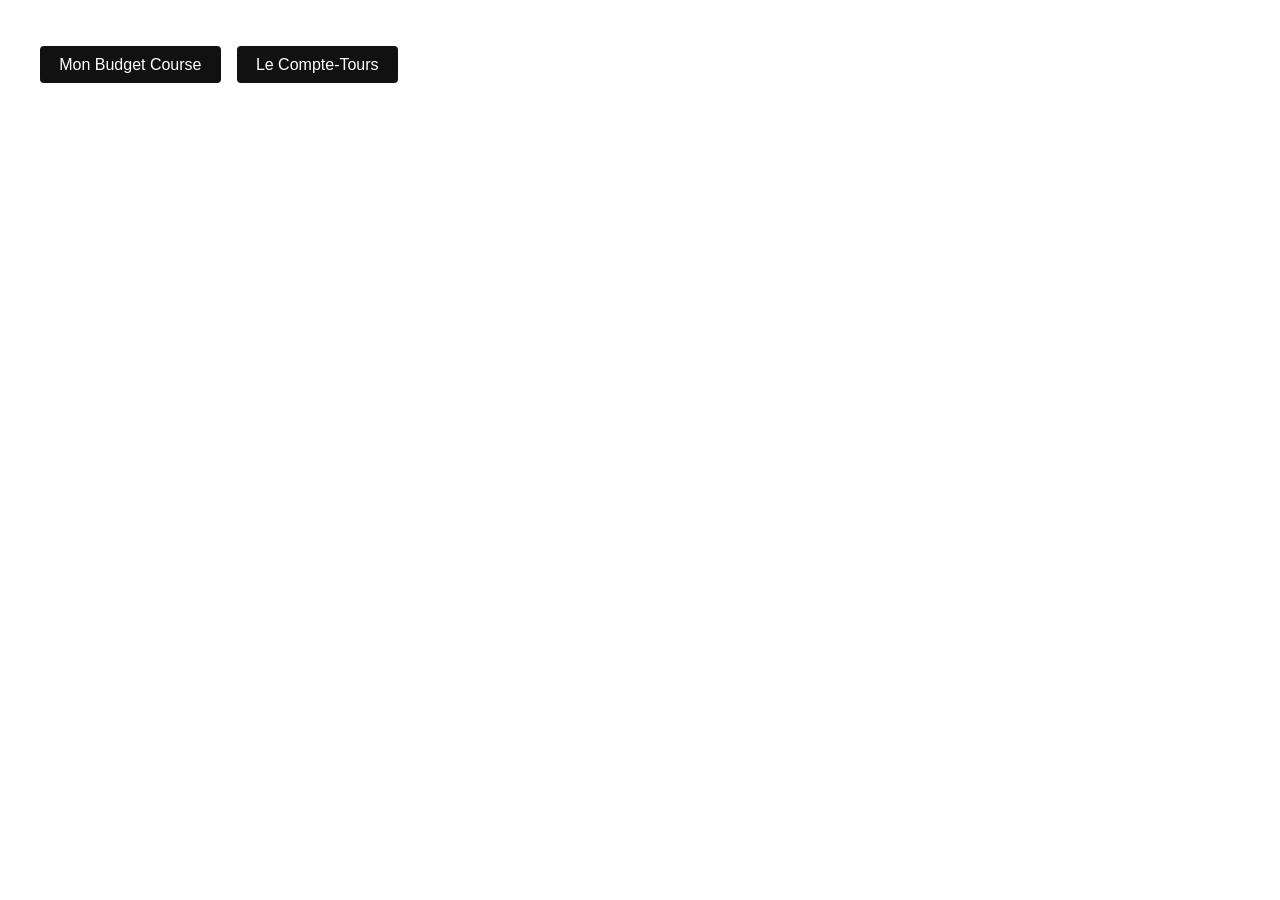
==== commit 3ca2750f: "chore: clean up empty code change sections in the changes log" ====
--- a/index.html
+++ b/index.html
@@ -2,214 +2,19 @@
 <html lang="fr">
 <head>
   <meta charset="UTF-8" />
-  <meta name="viewport" content="width=device-width, initial-scale=1.0" />
-  <title>Mon Budget Course — Simulateur karting</title>
-  <meta name="description" content="Estimez votre budget karting compétition ou loisir. Un outil gratuit conçu par des pilotes." />
-  <link rel="preconnect" href="https://fonts.googleapis.com" />
-  <link rel="preconnect" href="https://fonts.gstatic.com" crossorigin />
-  <link href="https://fonts.googleapis.com/css2?family=Barlow+Condensed:wght@600;700;800&family=Barlow:wght@400;500;600&family=DM+Mono:wght@400;500&display=swap" rel="stylesheet" />
-  <link rel="stylesheet" href="style.css" />
-  <!-- Données embarquées — aucun serveur requis -->
-  <script src="data/data.js"></script>
+  <title>Projets</title>
+  <style>
+    body { font-family: sans-serif; padding: 2rem; }
+    h1 { margin-bottom: 1rem; font-size: 1.2rem; }
+    ul { list-style: none; padding: 0; display: flex; gap: 1rem; }
+    a { padding: 0.6rem 1.2rem; background: #111; color: #fff; text-decoration: none; border-radius: 4px; }
+    a:hover { background: #333; }
+  </style>
 </head>
 <body>
-
-  <!-- ═══════════════════════════════════════════════════════
-       BOUTON DARK MODE
-  ══════════════════════════════════════════════════════════ -->
-  <button id="theme-toggle" aria-label="Basculer le thème sombre / clair" title="Thème sombre / clair">
-    <span class="icon-sun">☀</span>
-    <span class="icon-moon">☾</span>
-  </button>
-
-  <!-- ═══════════════════════════════════════════════════════
-       SECTION 1 — LANDING
-  ══════════════════════════════════════════════════════════ -->
-  <section id="landing">
-
-    <!-- Hero background image (place img/hero.jpg dans le dossier img/) -->
-    <div class="landing-hero-bg">
-      <img src="img/hero.jpg" alt="" onerror="this.parentElement.classList.add('no-img')" />
-      <div class="landing-hero-overlay"></div>
-    </div>
-
-    <!-- Lignes de vitesse animées -->
-    <div class="speed-lines" aria-hidden="true">
-      <div class="sl sl-1"></div>
-      <div class="sl sl-2"></div>
-      <div class="sl sl-3"></div>
-      <div class="sl sl-4"></div>
-    </div>
-
-    <div class="landing-content">
-
-      <div class="landing-header">
-        <span class="landing-tag">Édition 2026 · Karting</span>
-        <h1>Mon Budget<br /><em>Course</em></h1>
-        <p class="landing-subtitle">Le simulateur de budget karting conçu par des pilotes, pour des pilotes.</p>
-      </div>
-
-      <div class="landing-pilots">
-        <div class="pilot-card">
-          <div class="pilot-avatar">
-            <img src="img/cg.jpg" alt="Clément Guet" onerror="this.style.display='none';this.nextElementSibling.style.display='flex'" />
-            <div class="pilot-initial" style="display:none">CG</div>
-          </div>
-          <div class="pilot-info">
-            <strong>Clément Guet</strong>
-            <span>Pilote karting · Championnat de France 2025</span>
-          </div>
-        </div>
-        <div class="pilot-card">
-          <div class="pilot-avatar">
-            <img src="img/gm.jpg" alt="Guillaume Mas" onerror="this.style.display='none';this.nextElementSibling.style.display='flex'" />
-            <div class="pilot-initial" style="display:none">GM</div>
-          </div>
-          <div class="pilot-info">
-            <strong>Guillaume Mas</strong>
-            <span>Lauréat d'un volant · Ligier &amp; 208 Cup</span>
-          </div>
-        </div>
-      </div>
-
-      <div class="landing-cta">
-        <button class="btn-primary" onclick="document.getElementById('simulator').scrollIntoView({behavior:'smooth'})">
-          Commencer la simulation karting
-          <svg width="16" height="16" viewBox="0 0 16 16" fill="none" aria-hidden="true">
-            <path d="M8 3v10M3 8l5 5 5-5" stroke="currentColor" stroke-width="2" stroke-linecap="round" stroke-linejoin="round"/>
-          </svg>
-        </button>
-        <p class="cta-note">Gratuit · 100% local · Aucune donnée envoyée</p>
-        <a href="about.html" class="cta-about-link">En savoir plus sur le projet →</a>
-      </div>
-
-    </div>
-  </section>
-
-  <!-- ═══════════════════════════════════════════════════════
-       SECTION 2 — SIMULATEUR
-  ══════════════════════════════════════════════════════════ -->
-  <section id="simulator">
-
-    <!-- Lignes de vitesse décoratives -->
-    <div class="speed-lines sim-speed-lines" aria-hidden="true">
-      <div class="sl sl-5"></div>
-      <div class="sl sl-6"></div>
-      <div class="sl sl-7"></div>
-    </div>
-
-    <!-- Barre sticky avec budget en direct -->
-    <div id="budget-bar" class="budget-bar--pending">
-      <div class="budget-bar-inner">
-        <div class="gamme-toggle" id="gamme-toggle" aria-label="Choisir la gamme">
-          <button type="button" class="gamme-btn" data-gamme="economique">Économique</button>
-          <button type="button" class="gamme-btn" data-gamme="premium">Premium</button>
-        </div>
-        <div class="budget-bar-right">
-          <span class="budget-bar-label">Budget estimé — Année 1</span>
-          <span id="budget-bar-amount" class="budget-bar-amount">— €</span>
-        </div>
-      </div>
-    </div>
-
-    <div class="simulator-layout">
-
-      <!-- Colonne questions -->
-      <div class="simulator-questions">
-        <div class="sim-header">
-          <h2>Simulation karting</h2>
-          <p class="sim-hint">Réponds aux questions ci-dessous, une par une. Clique sur <strong>Calculer mon budget</strong> une fois toutes les questions complétées.</p>
-        </div>
-        <div id="questions-panel">
-          <!-- Questions générées par app.js -->
-          <div class="questions-loading">Chargement des questions…</div>
-        </div>
-
-        <!-- Bouton calcul + barre de progression -->
-        <div class="calculate-wrap" id="calculate-wrap">
-          <div class="calculate-progress">
-            <div class="calculate-progress-fill" id="calculate-progress-fill"></div>
-          </div>
-          <p class="calculate-progress-text" id="calculate-progress-text">Commence par répondre à la première question</p>
-          <button class="btn-calculate" id="btn-calculate" disabled>
-            Calculer mon budget
-            <svg width="18" height="18" viewBox="0 0 18 18" fill="none" aria-hidden="true">
-              <path d="M9 3v12M4 10l5 5 5-5" stroke="currentColor" stroke-width="2" stroke-linecap="round" stroke-linejoin="round"/>
-            </svg>
-          </button>
-        </div>
-      </div>
-
-    </div>
-
-    <!-- Tableau pleine largeur -->
-    <div class="detail-fullwidth detail-hidden">
-      <div class="detail-fullwidth-inner">
-        <div id="detail-section" class="results-section">
-          <h3 class="results-title">Détail des dépenses</h3>
-          <div class="detail-table-wrapper">
-            <table id="detail-table">
-              <thead>
-                <tr>
-                  <th>Poste</th>
-                  <th>Description</th>
-                  <th class="col-type">Type</th>
-                  <th class="col-amount">Montant</th>
-                </tr>
-              </thead>
-              <tbody id="detail-tbody">
-                <tr class="table-empty">
-                  <td colspan="4">Répondez aux questions pour voir le détail des dépenses.</td>
-                </tr>
-              </tbody>
-            </table>
-          </div>
-          <p class="table-note">* Les montants marqués « estimation » sont basés sur notre expérience et peuvent varier.</p>
-        </div>
-      </div>
-    </div>
-
-  </section>
-
-  <!-- ═══════════════════════════════════════════════════════
-       FOOTER
-  ══════════════════════════════════════════════════════════ -->
-  <footer id="site-footer">
-    <div class="footer-links">
-      <a href="index.html" class="footer-link footer-link--active">Simulateur</a>
-      <span class="footer-sep">·</span>
-      <a href="about.html" class="footer-link">À propos</a>
-    </div>
-    <p>Mon Budget Course — édition 2026 · Conçu par Clément Guet &amp; Guillaume Mas</p>
-    <p class="footer-note">Les estimations sont basées sur notre expérience personnelle et les prix observés en 2025–2026. Ce simulateur n'a pas de valeur contractuelle.</p>
-  </footer>
-
-  <!-- Tooltip global -->
-  <div id="tooltip" hidden role="tooltip"></div>
-
-  <!-- ═══════════════════════════════════════════════════════
-       MODALE DON
-  ══════════════════════════════════════════════════════════ -->
-  <div id="donation-overlay" class="donation-overlay" hidden role="dialog" aria-modal="true" aria-labelledby="donation-title">
-    <div class="donation-modal">
-      <button class="donation-close" id="donation-close" aria-label="Fermer">&#x2715;</button>
-      <div class="donation-flag">🏁</div>
-      <h2 class="donation-title" id="donation-title">Cet outil est <em>gratuit</em><br>grâce à Clément &amp; Guillaume</h2>
-      <p class="donation-body">Ils ont collecté ces données en participant eux-mêmes aux championnats. Ce simulateur repose sur leur travail bénévole — parce que le milieu du sport auto mérite plus de transparence.</p>
-      <div class="donation-amount-block">
-        <div class="donation-amount" id="donation-amount">—</div>
-        <div class="donation-amount-desc">soit 1% de votre budget simulé · l'équivalent d'un plein d'essence</div>
-      </div>
-      <div class="donation-btns">
-        <a href="https://www.paypal.me/PLACEHOLDER" target="_blank" rel="noopener noreferrer" class="btn-donate" id="btn-donate">
-          Soutenir la saison
-          <svg width="14" height="14" viewBox="0 0 14 14" fill="none" aria-hidden="true"><path d="M3 7h8M8 4l3 3-3 3" stroke="currentColor" stroke-width="1.8" stroke-linecap="round" stroke-linejoin="round"/></svg>
-        </a>
-        <button class="btn-donate-skip" id="donation-skip">Non merci, continuer</button>
-      </div>
-    </div>
-  </div>
-
-  <script src="app.js"></script>
+  <ul>
+    <li><a href="version-editorial/index.html">Mon Budget Course</a></li>
+    <li><a href="version-compte-tours/index.html">Le Compte-Tours</a></li>
+  </ul>
 </body>
 </html>
